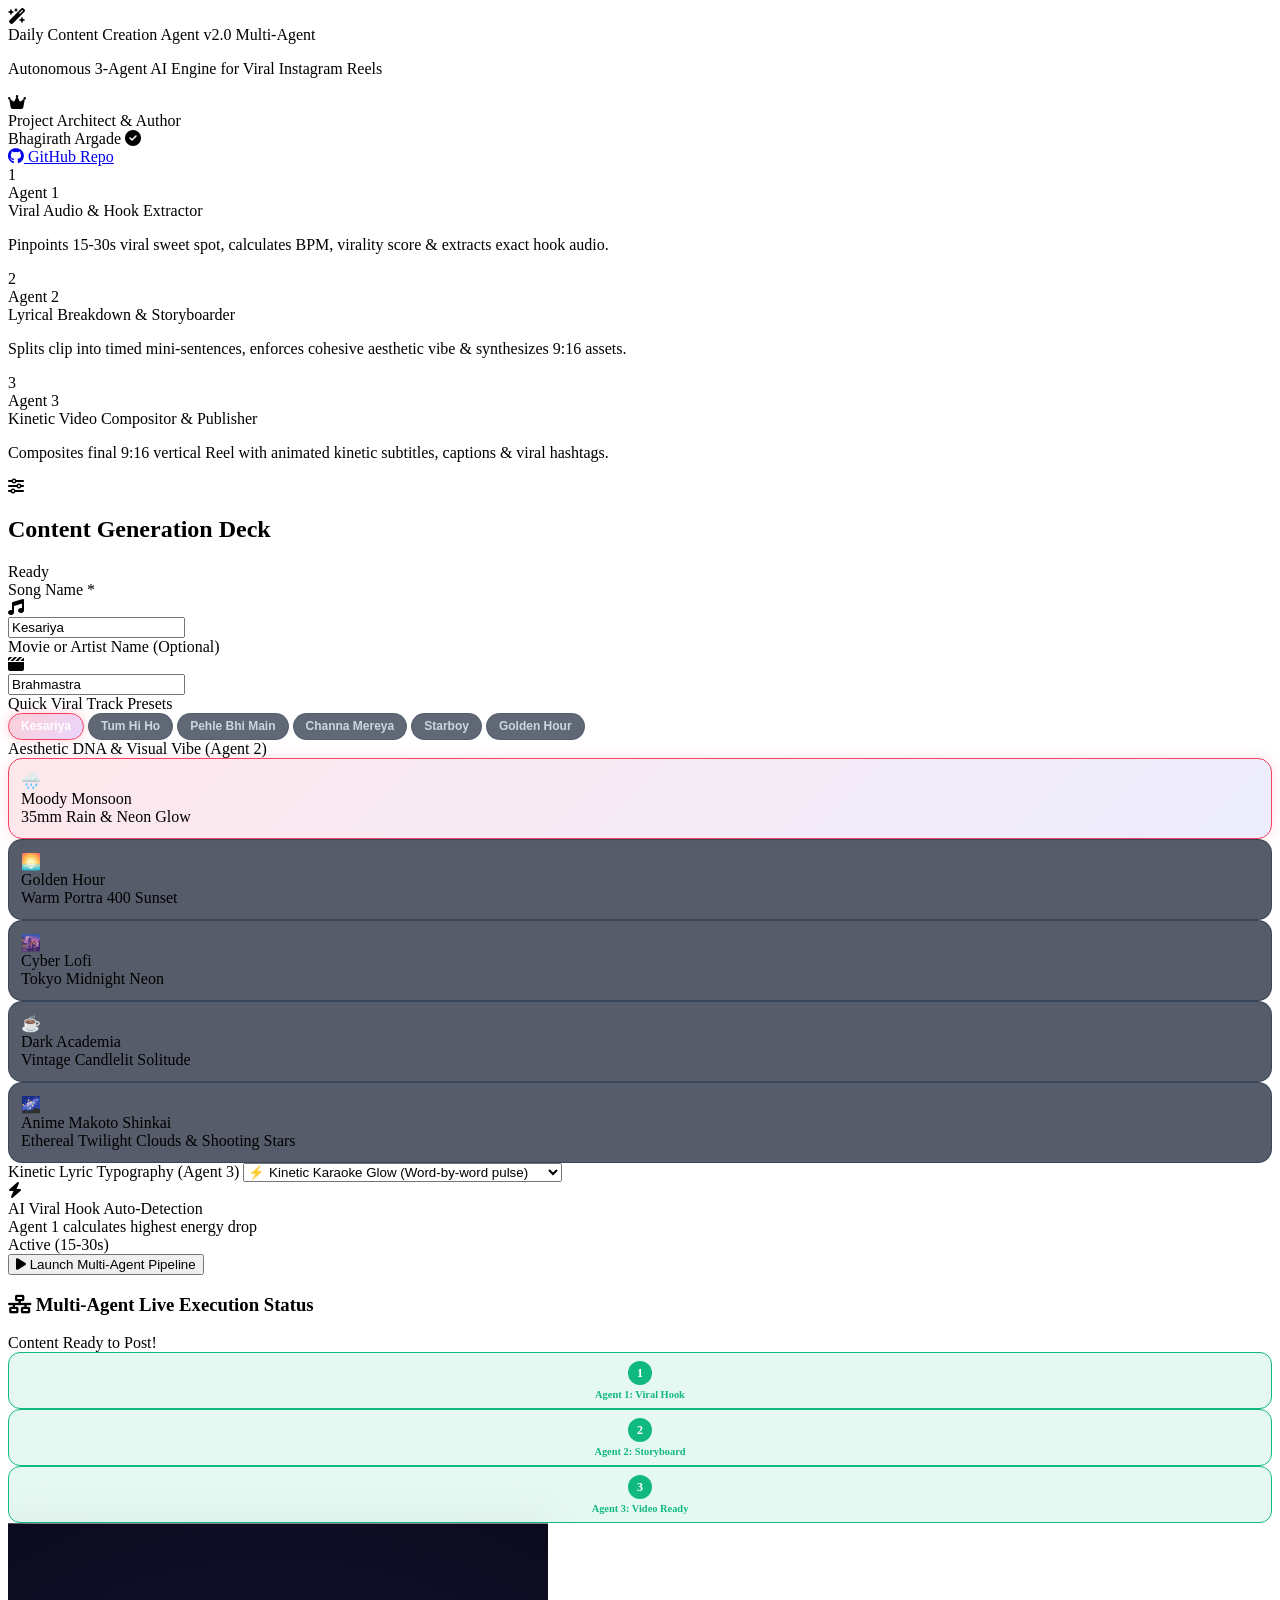
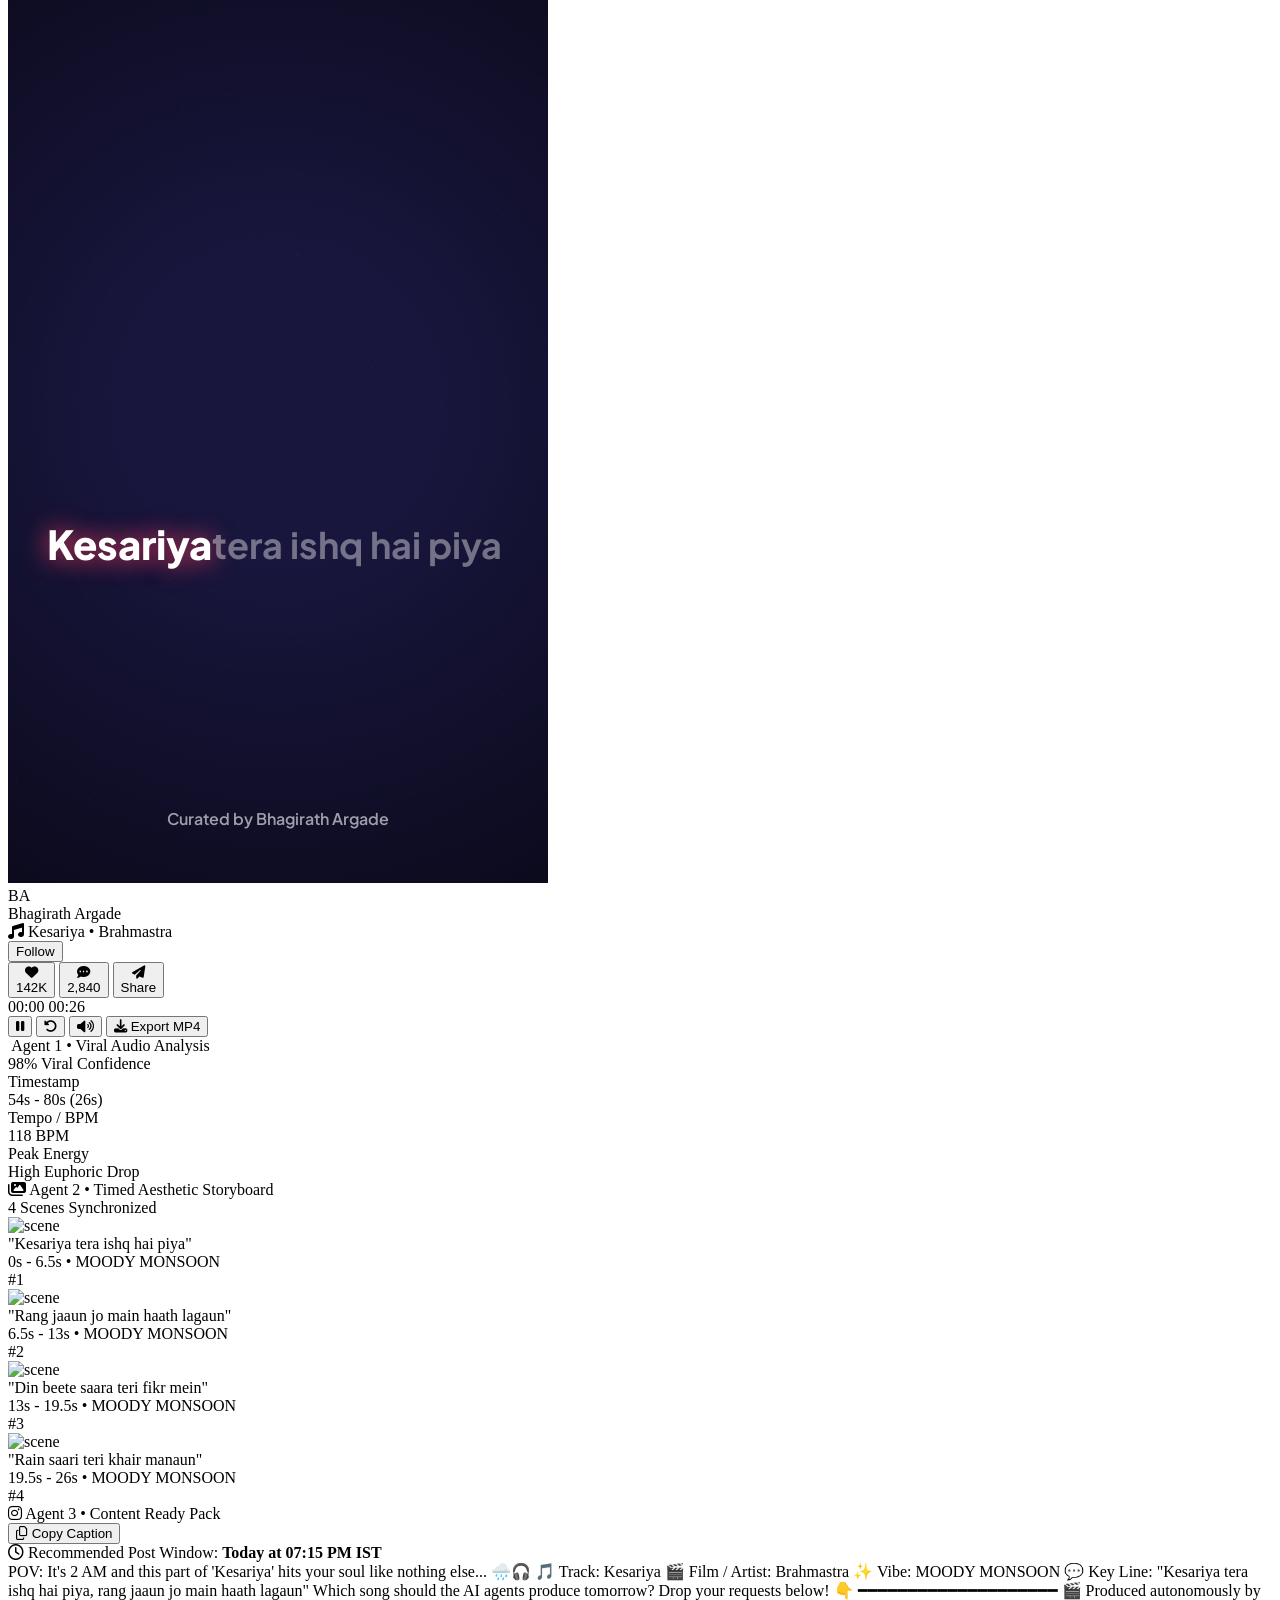
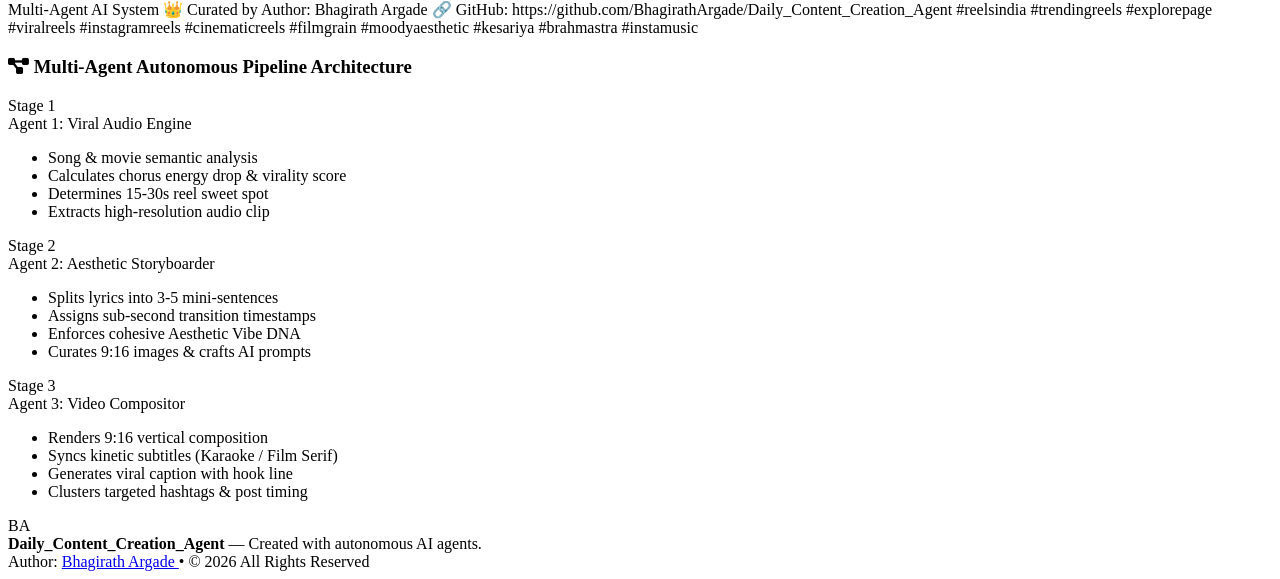
==== web/index.html @ 57a33f08 "Initial commit: Multi-Agent AI System for Daily Instagram Content Creation by Bhagirath Argade" ====
<!DOCTYPE html>
<html lang="en">
<head>
  <meta charset="UTF-8">
  <meta name="viewport" content="width=device-width, initial-scale=1.0">
  <title>Daily Content Creation Agent | Multi-Agent AI System</title>
  <script src="https://cdn.tailwindcss.com"></script>
  <link rel="preconnect" href="https://fonts.googleapis.com">
  <link rel="preconnect" href="https://fonts.gstatic.com" crossorigin>
  <link href="https://fonts.googleapis.com/css2?family=Plus+Jakarta+Sans:wght@300;400;500;600;700;800&family=Outfit:wght@400;500;600;700;800;900&family=JetBrains+Mono:wght@400;500;600&display=swap" rel="stylesheet">
  <link rel="stylesheet" href="https://cdnjs.cloudflare.com/ajax/libs/font-awesome/6.4.0/css/all.min.css">
  <link rel="stylesheet" href="style.css">
</head>
<body class="bg-slate-950 text-slate-100 min-h-screen font-['Plus_Jakarta_Sans'] selection:bg-rose-500 selection:text-white">

  <!-- Ambient Glow Background -->
  <div class="fixed inset-0 overflow-hidden pointer-events-none z-0">
    <div class="absolute -top-40 -left-40 w-96 h-96 bg-indigo-600/20 rounded-full blur-3xl animate-pulse"></div>
    <div class="absolute top-1/3 -right-40 w-96 h-96 bg-rose-600/20 rounded-full blur-3xl animate-pulse delay-1000"></div>
    <div class="absolute -bottom-40 left-1/3 w-96 h-96 bg-cyan-600/15 rounded-full blur-3xl animate-pulse delay-2000"></div>
    <div class="absolute inset-0 bg-[radial-gradient(#1e293b_1px,transparent_1px)] [background-size:24px_24px] opacity-25"></div>
  </div>

  <div class="relative z-10 flex flex-col min-h-screen">
    <!-- Navigation Bar -->
    <header class="border-b border-slate-800/80 bg-slate-950/70 backdrop-blur-xl sticky top-0 z-50">
      <div class="max-w-7xl mx-auto px-4 sm:px-6 lg:px-8 h-20 flex items-center justify-between">
        
        <!-- Brand & Title -->
        <div class="flex items-center space-x-4">
          <div class="w-12 h-12 rounded-2xl bg-gradient-to-tr from-rose-500 via-purple-600 to-indigo-500 flex items-center justify-center shadow-lg shadow-rose-500/25 ring-1 ring-white/20">
            <i class="fa-solid fa-wand-magic-sparkles text-xl text-white"></i>
          </div>
          <div>
            <div class="flex items-center space-x-2.5">
              <span class="font-['Outfit'] font-extrabold text-xl tracking-tight bg-gradient-to-r from-white via-slate-100 to-slate-400 bg-clip-text text-transparent">
                Daily Content Creation Agent
              </span>
              <span class="px-2 py-0.5 text-xs font-semibold uppercase tracking-wider rounded-full bg-rose-500/15 text-rose-400 border border-rose-500/30">
                v2.0 Multi-Agent
              </span>
            </div>
            <p class="text-xs text-slate-400">Autonomous 3-Agent AI Engine for Viral Instagram Reels</p>
          </div>
        </div>

        <!-- Prominent Author & Social Credit -->
        <div class="flex items-center space-x-3">
          <div class="flex items-center space-x-3 px-4 py-2 rounded-xl bg-gradient-to-r from-amber-500/10 via-rose-500/10 to-indigo-500/10 border border-amber-500/30 backdrop-blur-md shadow-inner">
            <div class="w-9 h-9 rounded-full bg-gradient-to-tr from-amber-400 to-rose-500 flex items-center justify-center font-bold text-slate-950 shadow-md">
              <i class="fa-solid fa-crown text-sm"></i>
            </div>
            <div class="text-left">
              <div class="text-[10px] uppercase font-bold tracking-widest text-amber-400">Project Architect & Author</div>
              <div class="text-sm font-extrabold text-white flex items-center space-x-1.5">
                <span>Bhagirath Argade</span>
                <i class="fa-solid fa-circle-check text-xs text-cyan-400" title="Verified Creator"></i>
              </div>
            </div>
          </div>

          <a href="https://github.com/BhagirathArgade/Daily_Content_Creation_Agent" target="_blank" class="px-3.5 py-2 rounded-xl bg-slate-900/80 hover:bg-slate-800 text-slate-300 hover:text-white border border-slate-700/80 transition-all flex items-center space-x-2 text-xs font-semibold shadow-sm">
            <i class="fa-brands fa-github text-base"></i>
            <span class="hidden sm:inline">GitHub Repo</span>
          </a>
        </div>

      </div>
    </header>

    <!-- Main Container -->
    <main class="flex-1 max-w-7xl mx-auto w-full px-4 sm:px-6 lg:px-8 py-8 space-y-8">
      
      <!-- Quick Info / Architecture Banner -->
      <section class="grid grid-cols-1 md:grid-cols-3 gap-4">
        <div class="glass-card rounded-2xl p-4 border border-rose-500/20 bg-rose-500/5 relative overflow-hidden group">
          <div class="flex items-center space-x-3">
            <div class="w-10 h-10 rounded-xl bg-rose-500/20 border border-rose-500/30 flex items-center justify-center text-rose-400 font-bold">
              1
            </div>
            <div>
              <div class="text-xs uppercase font-bold tracking-wider text-rose-400">Agent 1</div>
              <div class="text-sm font-bold text-white">Viral Audio & Hook Extractor</div>
            </div>
          </div>
          <p class="text-xs text-slate-400 mt-2">Pinpoints 15-30s viral sweet spot, calculates BPM, virality score & extracts exact hook audio.</p>
        </div>

        <div class="glass-card rounded-2xl p-4 border border-purple-500/20 bg-purple-500/5 relative overflow-hidden group">
          <div class="flex items-center space-x-3">
            <div class="w-10 h-10 rounded-xl bg-purple-500/20 border border-purple-500/30 flex items-center justify-center text-purple-400 font-bold">
              2
            </div>
            <div>
              <div class="text-xs uppercase font-bold tracking-wider text-purple-400">Agent 2</div>
              <div class="text-sm font-bold text-white">Lyrical Breakdown & Storyboarder</div>
            </div>
          </div>
          <p class="text-xs text-slate-400 mt-2">Splits clip into timed mini-sentences, enforces cohesive aesthetic vibe & synthesizes 9:16 assets.</p>
        </div>

        <div class="glass-card rounded-2xl p-4 border border-cyan-500/20 bg-cyan-500/5 relative overflow-hidden group">
          <div class="flex items-center space-x-3">
            <div class="w-10 h-10 rounded-xl bg-cyan-500/20 border border-cyan-500/30 flex items-center justify-center text-cyan-400 font-bold">
              3
            </div>
            <div>
              <div class="text-xs uppercase font-bold tracking-wider text-cyan-400">Agent 3</div>
              <div class="text-sm font-bold text-white">Kinetic Video Compositor & Publisher</div>
            </div>
          </div>
          <p class="text-xs text-slate-400 mt-2">Composites final 9:16 vertical Reel with animated kinetic subtitles, captions & viral hashtags.</p>
        </div>
      </section>

      <!-- Input Dashboard & Workflow Grid -->
      <div class="grid grid-cols-1 lg:grid-cols-12 gap-8 items-start">
        
        <!-- Left Column: Controls & Pipeline Trigger (5 cols) -->
        <div class="lg:col-span-5 space-y-6">
          <div class="glass-card rounded-3xl p-6 sm:p-7 border border-slate-800 bg-slate-900/60 backdrop-blur-xl shadow-2xl relative">
            
            <div class="flex items-center justify-between pb-5 border-b border-slate-800/80 mb-6">
              <div class="flex items-center space-x-3">
                <div class="w-8 h-8 rounded-lg bg-indigo-500/20 text-indigo-400 flex items-center justify-center">
                  <i class="fa-solid fa-sliders text-sm"></i>
                </div>
                <h2 class="font-['Outfit'] font-bold text-lg text-white">Content Generation Deck</h2>
              </div>
              <span class="text-xs px-2.5 py-1 rounded-full bg-slate-800 text-slate-400 font-mono">Ready</span>
            </div>

            <form id="pipelineForm" class="space-y-5">
              
              <!-- Song Name Input -->
              <div>
                <label for="songName" class="block text-xs font-bold uppercase tracking-wider text-slate-300 mb-2">
                  Song Name <span class="text-rose-500">*</span>
                </label>
                <div class="relative">
                  <div class="absolute inset-y-0 left-0 pl-3.5 flex items-center pointer-events-none text-slate-500">
                    <i class="fa-solid fa-music"></i>
                  </div>
                  <input type="text" id="songName" required
                    placeholder="e.g. Kesariya, Tum Hi Ho, Pehle Bhi Main..."
                    value="Kesariya"
                    class="w-full pl-10 pr-4 py-3 bg-slate-950/80 border border-slate-700/80 rounded-xl text-white placeholder-slate-500 focus:outline-none focus:ring-2 focus:ring-rose-500 focus:border-rose-500 transition text-sm">
                </div>
              </div>

              <!-- Movie / Artist Input -->
              <div>
                <label for="movieName" class="block text-xs font-bold uppercase tracking-wider text-slate-300 mb-2">
                  Movie or Artist Name <span class="text-slate-500 text-[11px]">(Optional)</span>
                </label>
                <div class="relative">
                  <div class="absolute inset-y-0 left-0 pl-3.5 flex items-center pointer-events-none text-slate-500">
                    <i class="fa-solid fa-clapperboard"></i>
                  </div>
                  <input type="text" id="movieName"
                    placeholder="e.g. Brahmastra, Aashiqui 2, Animal..."
                    value="Brahmastra"
                    class="w-full pl-10 pr-4 py-3 bg-slate-950/80 border border-slate-700/80 rounded-xl text-white placeholder-slate-500 focus:outline-none focus:ring-2 focus:ring-indigo-500 focus:border-indigo-500 transition text-sm">
                </div>
              </div>

              <!-- Quick Presets Chips -->
              <div>
                <label class="block text-xs font-bold uppercase tracking-wider text-slate-400 mb-2">Quick Viral Track Presets</label>
                <div class="flex flex-wrap gap-2" id="presetChips">
                  <button type="button" data-song="Kesariya" data-movie="Brahmastra" data-vibe="golden_hour" class="preset-chip active">Kesariya</button>
                  <button type="button" data-song="Tum Hi Ho" data-movie="Aashiqui 2" data-vibe="moody_monsoon" class="preset-chip">Tum Hi Ho</button>
                  <button type="button" data-song="Pehle Bhi Main" data-movie="Animal" data-vibe="cyber_lofi" class="preset-chip">Pehle Bhi Main</button>
                  <button type="button" data-song="Channa Mereya" data-movie="Ae Dil Hai Mushkil" data-vibe="dark_academia" class="preset-chip">Channa Mereya</button>
                  <button type="button" data-song="Starboy" data-movie="The Weeknd" data-vibe="cyber_lofi" class="preset-chip">Starboy</button>
                  <button type="button" data-song="Golden Hour" data-movie="JVKE" data-vibe="golden_hour" class="preset-chip">Golden Hour</button>
                </div>
              </div>

              <!-- Aesthetic Vibe Selection -->
              <div>
                <label class="block text-xs font-bold uppercase tracking-wider text-slate-300 mb-2.5">
                  Aesthetic DNA & Visual Vibe (Agent 2)
                </label>
                <div class="grid grid-cols-1 sm:grid-cols-2 gap-2.5" id="vibeSelector">
                  <label class="vibe-card active" data-vibe="moody_monsoon">
                    <input type="radio" name="vibe" value="moody_monsoon" class="sr-only" checked>
                    <div class="flex items-center space-x-2.5">
                      <span class="text-xl">🌧️</span>
                      <div>
                        <div class="font-bold text-xs text-white">Moody Monsoon</div>
                        <div class="text-[10px] text-slate-400">35mm Rain & Neon Glow</div>
                      </div>
                    </div>
                  </label>

                  <label class="vibe-card" data-vibe="golden_hour">
                    <input type="radio" name="vibe" value="golden_hour" class="sr-only">
                    <div class="flex items-center space-x-2.5">
                      <span class="text-xl">🌅</span>
                      <div>
                        <div class="font-bold text-xs text-white">Golden Hour</div>
                        <div class="text-[10px] text-slate-400">Warm Portra 400 Sunset</div>
                      </div>
                    </div>
                  </label>

                  <label class="vibe-card" data-vibe="cyber_lofi">
                    <input type="radio" name="vibe" value="cyber_lofi" class="sr-only">
                    <div class="flex items-center space-x-2.5">
                      <span class="text-xl">🌆</span>
                      <div>
                        <div class="font-bold text-xs text-white">Cyber Lofi</div>
                        <div class="text-[10px] text-slate-400">Tokyo Midnight Neon</div>
                      </div>
                    </div>
                  </label>

                  <label class="vibe-card" data-vibe="dark_academia">
                    <input type="radio" name="vibe" value="dark_academia" class="sr-only">
                    <div class="flex items-center space-x-2.5">
                      <span class="text-xl">☕</span>
                      <div>
                        <div class="font-bold text-xs text-white">Dark Academia</div>
                        <div class="text-[10px] text-slate-400">Vintage Candlelit Solitude</div>
                      </div>
                    </div>
                  </label>

                  <label class="vibe-card sm:col-span-2" data-vibe="anime_dreamscape">
                    <input type="radio" name="vibe" value="anime_dreamscape" class="sr-only">
                    <div class="flex items-center space-x-2.5">
                      <span class="text-xl">🌌</span>
                      <div>
                        <div class="font-bold text-xs text-white">Anime Makoto Shinkai</div>
                        <div class="text-[10px] text-slate-400">Ethereal Twilight Clouds & Shooting Stars</div>
                      </div>
                    </div>
                  </label>
                </div>
              </div>

              <!-- Kinetic Subtitle Animation Style -->
              <div>
                <label for="subtitleStyle" class="block text-xs font-bold uppercase tracking-wider text-slate-300 mb-2">
                  Kinetic Lyric Typography (Agent 3)
                </label>
                <select id="subtitleStyle" class="w-full px-4 py-3 bg-slate-950/80 border border-slate-700/80 rounded-xl text-white text-sm focus:outline-none focus:ring-2 focus:ring-purple-500">
                  <option value="Karaoke Highlight">⚡ Kinetic Karaoke Glow (Word-by-word pulse)</option>
                  <option value="Cinematic Subtitle">🎬 Cinematic 35mm Film Subtitle (Centered Serif)</option>
                  <option value="Bold Pop">💥 TikTok Bold Punch (Dynamic Scale Zoom)</option>
                  <option value="Typewriter">🖋️ Elegant Minimalist Typewriter</option>
                </select>
              </div>

              <!-- Viral Sweet Spot Override or Auto AI -->
              <div class="p-3.5 rounded-xl bg-slate-950/60 border border-slate-800 flex items-center justify-between">
                <div class="flex items-center space-x-3">
                  <i class="fa-solid fa-bolt text-amber-400"></i>
                  <div>
                    <div class="text-xs font-bold text-slate-200">AI Viral Hook Auto-Detection</div>
                    <div class="text-[11px] text-slate-400">Agent 1 calculates highest energy drop</div>
                  </div>
                </div>
                <div class="text-xs font-mono font-bold text-emerald-400 bg-emerald-500/10 px-2 py-1 rounded border border-emerald-500/20">
                  Active (15-30s)
                </div>
              </div>

              <!-- Launch Master Multi-Agent Pipeline CTA -->
              <button type="submit" id="generateBtn" class="w-full py-4 px-6 rounded-2xl bg-gradient-to-r from-rose-500 via-purple-600 to-indigo-600 hover:from-rose-600 hover:via-purple-700 hover:to-indigo-700 text-white font-['Outfit'] font-bold text-base tracking-wide shadow-xl shadow-rose-500/25 transition-all duration-300 transform active:scale-95 flex items-center justify-center space-x-3 group cursor-pointer">
                <i class="fa-solid fa-play group-hover:translate-x-0.5 transition-transform"></i>
                <span>Launch Multi-Agent Pipeline</span>
              </button>

            </form>
          </div>
        </div>

        <!-- Right Column: Live Multi-Agent Output & 9:16 Video Canvas (7 cols) -->
        <div class="lg:col-span-7 space-y-6">

          <!-- Execution Pipeline Status Tracker -->
          <div class="glass-card rounded-3xl p-6 border border-slate-800 bg-slate-900/60 backdrop-blur-xl">
            <div class="flex items-center justify-between mb-4">
              <h3 class="font-['Outfit'] font-bold text-base text-white flex items-center space-x-2">
                <i class="fa-solid fa-network-wired text-rose-500"></i>
                <span>Multi-Agent Live Execution Status</span>
              </h3>
              <span id="pipelineStatusBadge" class="text-xs font-bold px-3 py-1 rounded-full bg-slate-800 text-slate-300">
                Ready for Instructions
              </span>
            </div>

            <!-- Agent Progress Steps Bar -->
            <div class="grid grid-cols-3 gap-2 text-center text-xs">
              <div id="stepAgent1" class="step-indicator">
                <div class="step-num">1</div>
                <div class="step-label">Agent 1: Viral Hook</div>
              </div>
              <div id="stepAgent2" class="step-indicator">
                <div class="step-num">2</div>
                <div class="step-label">Agent 2: Storyboard</div>
              </div>
              <div id="stepAgent3" class="step-indicator">
                <div class="step-num">3</div>
                <div class="step-label">Agent 3: Video Ready</div>
              </div>
            </div>
          </div>

          <!-- Video Reel Live Canvas & Social Package Studio -->
          <div class="grid grid-cols-1 md:grid-cols-12 gap-6 items-start">
            
            <!-- 9:16 Instagram Reel Player Preview (md: 6 cols) -->
            <div class="md:col-span-6 flex flex-col items-center">
              <div class="relative w-full max-w-[310px] aspect-[9/16] rounded-[2.5rem] p-3 bg-gradient-to-b from-slate-800 to-slate-950 border-4 border-slate-700 shadow-2xl shadow-purple-500/10 overflow-hidden flex flex-col">
                
                <!-- Phone Speaker & Camera Notch -->
                <div class="absolute top-4 left-1/2 -translate-x-1/2 w-28 h-4 bg-slate-900 rounded-full z-30 flex items-center justify-center space-x-2">
                  <div class="w-2 h-2 rounded-full bg-slate-700"></div>
                  <div class="w-10 h-1 bg-slate-800 rounded-full"></div>
                </div>

                <!-- 9:16 Canvas Screen -->
                <div class="relative flex-1 rounded-[2rem] overflow-hidden bg-black flex flex-col justify-between">
                  <canvas id="reelCanvas" width="540" height="960" class="absolute inset-0 w-full h-full object-cover z-0"></canvas>
                  
                  <!-- Canvas Top Overlay: Instagram Header -->
                  <div class="relative z-10 pt-7 px-4 flex items-center justify-between text-white/90 drop-shadow-md">
                    <div class="flex items-center space-x-2">
                      <div class="w-7 h-7 rounded-full bg-gradient-to-tr from-amber-400 to-rose-500 flex items-center justify-center text-[10px] font-bold text-slate-950">
                        BA
                      </div>
                      <div class="text-left">
                        <div class="text-xs font-bold leading-tight">Bhagirath Argade</div>
                        <div class="text-[9px] text-white/70 flex items-center space-x-1">
                          <i class="fa-solid fa-music text-[8px]"></i>
                          <span id="canvasAudioTag">Kesariya • Brahmastra</span>
                        </div>
                      </div>
                    </div>
                    <button class="text-xs px-2.5 py-0.5 rounded-full bg-white/20 backdrop-blur-md font-semibold hover:bg-white/30 transition">
                      Follow
                    </button>
                  </div>

                  <!-- Canvas Floating Right Action Icons (Instagram Style) -->
                  <div class="relative z-10 self-end mr-3 mb-6 space-y-4 text-white text-center drop-shadow-lg">
                    <button id="likeBtn" class="flex flex-col items-center space-y-0.5 group">
                      <div class="w-9 h-9 rounded-full bg-black/40 backdrop-blur-md flex items-center justify-center group-hover:text-rose-500 transition">
                        <i class="fa-solid fa-heart text-base"></i>
                      </div>
                      <span class="text-[10px] font-semibold">142K</span>
                    </button>
                    <button class="flex flex-col items-center space-y-0.5 group">
                      <div class="w-9 h-9 rounded-full bg-black/40 backdrop-blur-md flex items-center justify-center group-hover:text-cyan-400 transition">
                        <i class="fa-solid fa-comment-dots text-base"></i>
                      </div>
                      <span class="text-[10px] font-semibold">2,840</span>
                    </button>
                    <button class="flex flex-col items-center space-y-0.5 group">
                      <div class="w-9 h-9 rounded-full bg-black/40 backdrop-blur-md flex items-center justify-center group-hover:text-indigo-400 transition">
                        <i class="fa-solid fa-paper-plane text-base"></i>
                      </div>
                      <span class="text-[10px] font-semibold">Share</span>
                    </button>
                  </div>

                  <!-- Canvas Bottom Video Scrubber & Play State -->
                  <div class="relative z-10 px-4 pb-4">
                    <div class="w-full bg-white/20 h-1 rounded-full overflow-hidden mb-2">
                      <div id="reelProgressBar" class="h-full bg-gradient-to-r from-rose-500 to-amber-400 w-0 transition-all duration-100"></div>
                    </div>
                    <div class="flex items-center justify-between text-white/80 text-[10px]">
                      <span id="reelCurrentTime">00:00</span>
                      <span id="reelTotalTime">00:26</span>
                    </div>
                  </div>

                </div>

                <!-- Reel Canvas Controls -->
                <div class="pt-3 px-2 flex items-center justify-between text-slate-300">
                  <button id="playPauseBtn" class="w-9 h-9 rounded-xl bg-slate-800 hover:bg-slate-700 flex items-center justify-center text-white transition">
                    <i class="fa-solid fa-play text-xs" id="playIcon"></i>
                  </button>
                  <button id="restartBtn" class="w-9 h-9 rounded-xl bg-slate-800 hover:bg-slate-700 flex items-center justify-center text-white transition" title="Replay from start">
                    <i class="fa-solid fa-rotate-left text-xs"></i>
                  </button>
                  <button id="toggleAudioBtn" class="w-9 h-9 rounded-xl bg-slate-800 hover:bg-slate-700 flex items-center justify-center text-white transition" title="Toggle Audio Synth">
                    <i class="fa-solid fa-volume-high text-xs" id="volumeIcon"></i>
                  </button>
                  <button id="downloadReelBtn" class="px-3 py-1.5 rounded-xl bg-rose-500 hover:bg-rose-600 text-white font-bold text-xs flex items-center space-x-1.5 transition shadow-lg shadow-rose-500/20">
                    <i class="fa-solid fa-download"></i>
                    <span>Export MP4</span>
                  </button>
                </div>

              </div>
            </div>

            <!-- Agent Insights, Storyboard Timeline & Instagram Caption Box (md: 6 cols) -->
            <div class="md:col-span-6 space-y-5">
              
              <!-- Agent 1 Insights Card -->
              <div class="glass-card rounded-2xl p-4 border border-slate-800 bg-slate-900/60">
                <div class="flex items-center justify-between pb-2 border-b border-slate-800">
                  <div class="flex items-center space-x-2 text-rose-400 font-bold text-xs">
                    <i class="fa-solid fa-waveform-lines"></i>
                    <span>Agent 1 • Viral Audio Analysis</span>
                  </div>
                  <span id="viralityBadge" class="text-xs font-mono font-bold px-2 py-0.5 rounded bg-rose-500/20 text-rose-300 border border-rose-500/30">
                    98% Viral Confidence
                  </span>
                </div>
                <div class="grid grid-cols-3 gap-2 mt-3 text-center">
                  <div class="bg-slate-950/80 p-2 rounded-lg border border-slate-800">
                    <div class="text-[10px] text-slate-400">Timestamp</div>
                    <div id="hookTimestamp" class="text-xs font-bold text-white font-mono">54s - 80s</div>
                  </div>
                  <div class="bg-slate-950/80 p-2 rounded-lg border border-slate-800">
                    <div class="text-[10px] text-slate-400">Tempo / BPM</div>
                    <div id="hookBpm" class="text-xs font-bold text-indigo-400 font-mono">118 BPM</div>
                  </div>
                  <div class="bg-slate-950/80 p-2 rounded-lg border border-slate-800">
                    <div class="text-[10px] text-slate-400">Peak Energy</div>
                    <div id="hookEnergy" class="text-xs font-bold text-emerald-400">High Drop</div>
                  </div>
                </div>
                <!-- Real-time Animated Audio Waveform -->
                <div class="mt-3 flex items-center justify-center space-x-1 h-8 bg-slate-950/90 rounded-lg px-2 border border-slate-800" id="audioWaveform">
                  <div class="wave-bar h-2"></div>
                  <div class="wave-bar h-5"></div>
                  <div class="wave-bar h-7"></div>
                  <div class="wave-bar h-3"></div>
                  <div class="wave-bar h-6"></div>
                  <div class="wave-bar h-8"></div>
                  <div class="wave-bar h-4"></div>
                  <div class="wave-bar h-7"></div>
                  <div class="wave-bar h-2"></div>
                  <div class="wave-bar h-6"></div>
                  <div class="wave-bar h-8"></div>
                  <div class="wave-bar h-5"></div>
                  <div class="wave-bar h-3"></div>
                  <div class="wave-bar h-7"></div>
                  <div class="wave-bar h-4"></div>
                </div>
              </div>

              <!-- Agent 2 Storyboard Gallery Preview -->
              <div class="glass-card rounded-2xl p-4 border border-slate-800 bg-slate-900/60">
                <div class="flex items-center justify-between pb-2 border-b border-slate-800 mb-3">
                  <div class="flex items-center space-x-2 text-purple-400 font-bold text-xs">
                    <i class="fa-solid fa-images"></i>
                    <span>Agent 2 • Timed Aesthetic Storyboard</span>
                  </div>
                  <span id="scenesCountBadge" class="text-[11px] text-slate-400">4 Scenes Synchronized</span>
                </div>
                <div class="space-y-2 max-h-48 overflow-y-auto pr-1" id="storyboardScenesList">
                  <!-- Injected via JavaScript -->
                </div>
              </div>

              <!-- Agent 3 Instagram Content Ready Pack -->
              <div class="glass-card rounded-2xl p-4 border border-slate-800 bg-slate-900/60">
                <div class="flex items-center justify-between pb-2 border-b border-slate-800 mb-2">
                  <div class="flex items-center space-x-2 text-cyan-400 font-bold text-xs">
                    <i class="fa-brands fa-instagram text-sm"></i>
                    <span>Agent 3 • Content Ready Pack</span>
                  </div>
                  <button id="copyCaptionBtn" class="text-xs px-2.5 py-1 rounded-lg bg-cyan-500/20 hover:bg-cyan-500/30 text-cyan-300 font-semibold border border-cyan-500/30 transition flex items-center space-x-1">
                    <i class="fa-regular fa-copy"></i>
                    <span>Copy Caption</span>
                  </button>
                </div>
                
                <div class="text-[11px] text-slate-400 mb-1 flex items-center space-x-2">
                  <i class="fa-regular fa-clock text-amber-400"></i>
                  <span>Recommended Post Window: <strong id="bestPostTime" class="text-white font-mono">Today 07:15 PM IST</strong></span>
                </div>

                <div class="p-3 rounded-xl bg-slate-950/90 border border-slate-800 font-mono text-[11px] text-slate-300 max-h-36 overflow-y-auto whitespace-pre-wrap select-all" id="captionContent">
                  <!-- Injected via JavaScript -->
                </div>
              </div>

            </div>

          </div>

        </div>

      </div>

      <!-- System Architecture & Agent Collaboration Diagram -->
      <section class="glass-card rounded-3xl p-6 sm:p-8 border border-slate-800 bg-slate-900/40 backdrop-blur-xl">
        <h3 class="font-['Outfit'] font-bold text-lg text-white mb-6 flex items-center space-x-2.5">
          <i class="fa-solid fa-diagram-project text-indigo-400"></i>
          <span>Multi-Agent Autonomous Pipeline Architecture</span>
        </h3>

        <div class="grid grid-cols-1 md:grid-cols-3 gap-6 relative">
          
          <!-- Step 1 Card -->
          <div class="p-5 rounded-2xl bg-slate-950/80 border border-rose-500/30 relative">
            <div class="absolute -top-3 left-4 px-2 py-0.5 rounded bg-rose-500 text-[10px] font-bold text-white uppercase tracking-wider">
              Stage 1
            </div>
            <div class="text-sm font-bold text-white mt-1 mb-2">Agent 1: Viral Audio Engine</div>
            <ul class="text-xs text-slate-400 space-y-1.5 list-disc list-inside">
              <li>Song & movie semantic analysis</li>
              <li>Calculates chorus energy drop & virality score</li>
              <li>Determines 15-30s reel sweet spot</li>
              <li>Extracts high-resolution audio clip</li>
            </ul>
          </div>

          <!-- Step 2 Card -->
          <div class="p-5 rounded-2xl bg-slate-950/80 border border-purple-500/30 relative">
            <div class="absolute -top-3 left-4 px-2 py-0.5 rounded bg-purple-500 text-[10px] font-bold text-white uppercase tracking-wider">
              Stage 2
            </div>
            <div class="text-sm font-bold text-white mt-1 mb-2">Agent 2: Aesthetic Storyboarder</div>
            <ul class="text-xs text-slate-400 space-y-1.5 list-disc list-inside">
              <li>Splits lyrics into 3-5 mini-sentences</li>
              <li>Assigns sub-second transition timestamps</li>
              <li>Enforces cohesive Aesthetic Vibe DNA</li>
              <li>Curates 9:16 images & crafts AI prompts</li>
            </ul>
          </div>

          <!-- Step 3 Card -->
          <div class="p-5 rounded-2xl bg-slate-950/80 border border-cyan-500/30 relative">
            <div class="absolute -top-3 left-4 px-2 py-0.5 rounded bg-cyan-500 text-[10px] font-bold text-white uppercase tracking-wider">
              Stage 3
            </div>
            <div class="text-sm font-bold text-white mt-1 mb-2">Agent 3: Video Compositor</div>
            <ul class="text-xs text-slate-400 space-y-1.5 list-disc list-inside">
              <li>Renders 9:16 vertical composition</li>
              <li>Syncs kinetic subtitles (Karaoke / Film Serif)</li>
              <li>Generates viral caption with hook line</li>
              <li>Clusters targeted hashtags & post timing</li>
            </ul>
          </div>

        </div>
      </section>

    </main>

    <!-- Footer with Prominent Author Attribution -->
    <footer class="border-t border-slate-800/80 bg-slate-950/80 backdrop-blur-xl py-8 mt-12">
      <div class="max-w-7xl mx-auto px-4 sm:px-6 lg:px-8 flex flex-col sm:flex-row items-center justify-between gap-4">
        <div class="flex items-center space-x-3">
          <div class="w-8 h-8 rounded-xl bg-gradient-to-tr from-rose-500 to-indigo-600 flex items-center justify-center font-bold text-white text-xs">
            BA
          </div>
          <div class="text-xs text-slate-400">
            <strong class="text-white">Daily_Content_Creation_Agent</strong> — Created with autonomous AI agents.
          </div>
        </div>

        <div class="text-xs text-slate-300 flex items-center space-x-2">
          <span>Author:</span>
          <a href="https://github.com/BhagirathArgade" target="_blank" class="font-extrabold text-transparent bg-clip-text bg-gradient-to-r from-amber-400 via-rose-400 to-cyan-400 hover:opacity-80 transition underline decoration-rose-500/50">
            Bhagirath Argade
          </a>
          <span class="text-slate-600">•</span>
          <span class="text-slate-400">© 2026 All Rights Reserved</span>
        </div>
      </div>
    </footer>
  </div>

  <script src="app.js"></script>
</body>
</html>
---- web/style.css ----
/*
 * Daily Content Creation Agent - Custom Stylesheet
 * Author: Bhagirath Argade
 */

@keyframes pulseGlow {
  0%, 100% { opacity: 0.3; transform: scale(1); }
  50% { opacity: 0.6; transform: scale(1.05); }
}

@keyframes waveAnimation {
  0%, 100% { height: 6px; }
  50% { height: 26px; }
}

.wave-bar {
  width: 4px;
  background: linear-gradient(to top, #f43f5e, #a855f7, #38bdf8);
  border-radius: 9999px;
  animation: waveAnimation 1.2s ease-in-out infinite;
}

.wave-bar:nth-child(2) { animation-delay: 0.1s; }
.wave-bar:nth-child(3) { animation-delay: 0.2s; }
.wave-bar:nth-child(4) { animation-delay: 0.3s; }
.wave-bar:nth-child(5) { animation-delay: 0.4s; }
.wave-bar:nth-child(6) { animation-delay: 0.5s; }
.wave-bar:nth-child(7) { animation-delay: 0.6s; }
.wave-bar:nth-child(8) { animation-delay: 0.7s; }
.wave-bar:nth-child(9) { animation-delay: 0.8s; }
.wave-bar:nth-child(10) { animation-delay: 0.9s; }
.wave-bar:nth-child(11) { animation-delay: 1.0s; }
.wave-bar:nth-child(12) { animation-delay: 1.1s; }
.wave-bar:nth-child(13) { animation-delay: 0.2s; }
.wave-bar:nth-child(14) { animation-delay: 0.4s; }
.wave-bar:nth-child(15) { animation-delay: 0.6s; }

.glass-card {
  backdrop-filter: blur(16px);
  -webkit-backdrop-filter: blur(16px);
}

.preset-chip {
  padding: 0.35rem 0.75rem;
  font-size: 0.75rem;
  font-weight: 600;
  border-radius: 9999px;
  background-color: rgba(30, 41, 59, 0.7);
  border: 1px solid rgba(71, 85, 105, 0.5);
  color: #cbd5e1;
  transition: all 0.2s ease;
  cursor: pointer;
}

.preset-chip:hover {
  background-color: rgba(51, 65, 85, 0.9);
  color: #ffffff;
  border-color: #f43f5e;
}

.preset-chip.active {
  background: linear-gradient(135deg, rgba(244, 63, 94, 0.25), rgba(168, 85, 247, 0.25));
  border-color: #f43f5e;
  color: #ffffff;
  box-shadow: 0 0 12px rgba(244, 63, 94, 0.25);
}

.vibe-card {
  display: block;
  padding: 0.75rem;
  border-radius: 0.875rem;
  background: rgba(15, 23, 42, 0.7);
  border: 1px solid rgba(51, 65, 85, 0.8);
  cursor: pointer;
  transition: all 0.2s ease;
}

.vibe-card:hover {
  border-color: #94a3b8;
  background: rgba(30, 41, 59, 0.8);
}

.vibe-card.active {
  border-color: #f43f5e;
  background: linear-gradient(135deg, rgba(244, 63, 94, 0.12), rgba(99, 102, 241, 0.12));
  box-shadow: 0 0 15px rgba(244, 63, 94, 0.15);
}

.step-indicator {
  padding: 0.5rem 0.25rem;
  border-radius: 0.75rem;
  background: rgba(15, 23, 42, 0.6);
  border: 1px solid rgba(51, 65, 85, 0.5);
  transition: all 0.3s ease;
  display: flex;
  flex-direction: column;
  align-items: center;
  gap: 0.25rem;
}

.step-indicator .step-num {
  width: 1.5rem;
  height: 1.5rem;
  border-radius: 9999px;
  background: rgba(51, 65, 85, 0.8);
  color: #94a3b8;
  font-weight: 700;
  display: flex;
  align-items: center;
  justify-content: center;
  font-size: 0.75rem;
}

.step-indicator .step-label {
  font-size: 0.65rem;
  font-weight: 600;
  color: #64748b;
}

.step-indicator.active {
  border-color: #f43f5e;
  background: rgba(244, 63, 94, 0.1);
}

.step-indicator.active .step-num {
  background: #f43f5e;
  color: white;
  box-shadow: 0 0 10px rgba(244, 63, 94, 0.5);
}

.step-indicator.active .step-label {
  color: #f43f5e;
}

.step-indicator.completed {
  border-color: #10b981;
  background: rgba(16, 185, 129, 0.1);
}

.step-indicator.completed .step-num {
  background: #10b981;
  color: white;
}

.step-indicator.completed .step-label {
  color: #10b981;
}

/* Custom Scrollbars */
::-webkit-scrollbar {
  width: 6px;
  height: 6px;
}
::-webkit-scrollbar-track {
  background: rgba(15, 23, 42, 0.5);
}
::-webkit-scrollbar-thumb {
  background: rgba(71, 85, 105, 0.8);
  border-radius: 9999px;
}
::-webkit-scrollbar-thumb:hover {
  background: #f43f5e;
}
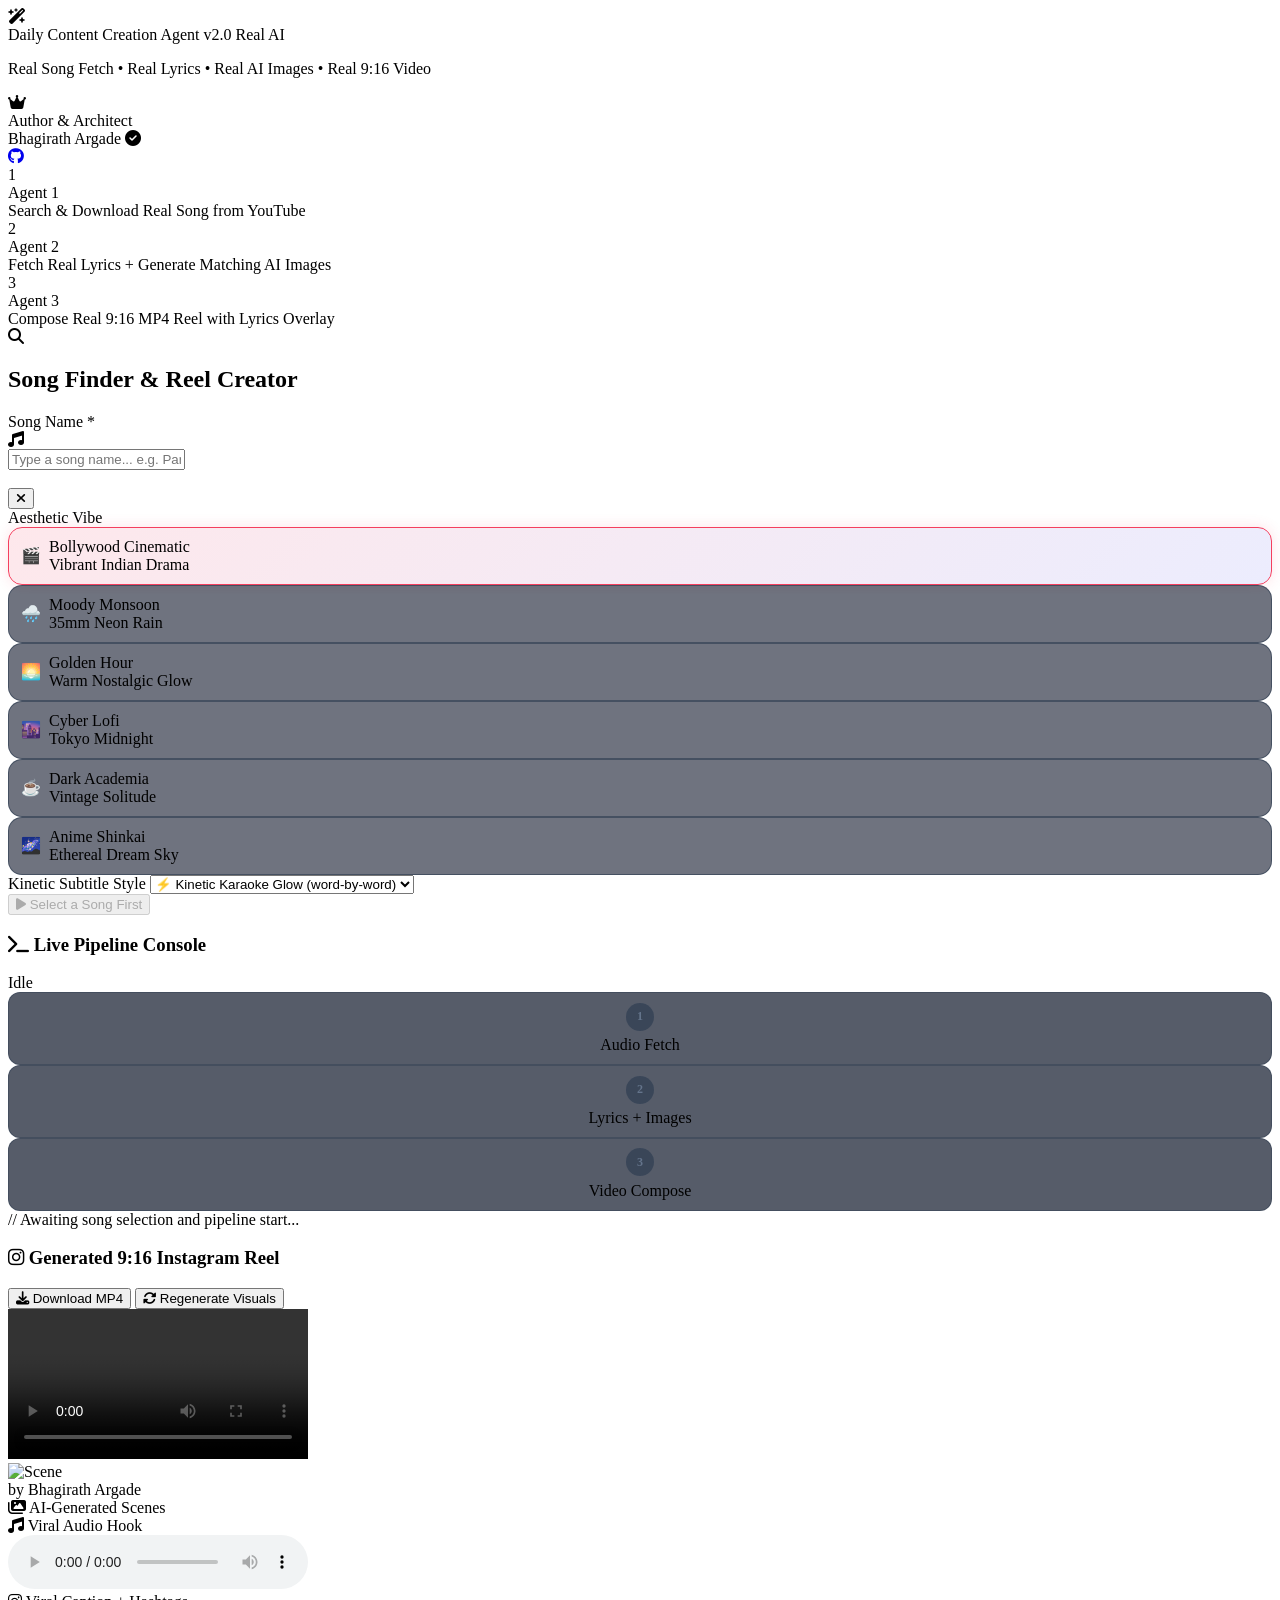
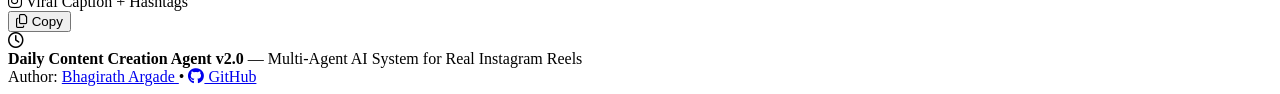
==== commit 6804af43: "Add real YouTube song search, yt-dlp audio extraction, lyrics fetching, AI image generation with reg" ====
--- a/web/index.html
+++ b/web/index.html
@@ -3,574 +3,346 @@
 <head>
   <meta charset="UTF-8">
   <meta name="viewport" content="width=device-width, initial-scale=1.0">
-  <title>Daily Content Creation Agent | Multi-Agent AI System</title>
+  <title>Daily Content Creation Agent v2 | Bhagirath Argade</title>
   <script src="https://cdn.tailwindcss.com"></script>
-  <link rel="preconnect" href="https://fonts.googleapis.com">
-  <link rel="preconnect" href="https://fonts.gstatic.com" crossorigin>
-  <link href="https://fonts.googleapis.com/css2?family=Plus+Jakarta+Sans:wght@300;400;500;600;700;800&family=Outfit:wght@400;500;600;700;800;900&family=JetBrains+Mono:wght@400;500;600&display=swap" rel="stylesheet">
-  <link rel="stylesheet" href="https://cdnjs.cloudflare.com/ajax/libs/font-awesome/6.4.0/css/all.min.css">
+  <link href="https://fonts.googleapis.com/css2?family=Plus+Jakarta+Sans:wght@300;400;500;600;700;800&family=Outfit:wght@400;600;700;800;900&family=JetBrains+Mono:wght@400;500&display=swap" rel="stylesheet">
+  <link rel="stylesheet" href="https://cdnjs.cloudflare.com/ajax/libs/font-awesome/6.5.0/css/all.min.css">
   <link rel="stylesheet" href="style.css">
 </head>
-<body class="bg-slate-950 text-slate-100 min-h-screen font-['Plus_Jakarta_Sans'] selection:bg-rose-500 selection:text-white">
-
-  <!-- Ambient Glow Background -->
-  <div class="fixed inset-0 overflow-hidden pointer-events-none z-0">
-    <div class="absolute -top-40 -left-40 w-96 h-96 bg-indigo-600/20 rounded-full blur-3xl animate-pulse"></div>
-    <div class="absolute top-1/3 -right-40 w-96 h-96 bg-rose-600/20 rounded-full blur-3xl animate-pulse delay-1000"></div>
-    <div class="absolute -bottom-40 left-1/3 w-96 h-96 bg-cyan-600/15 rounded-full blur-3xl animate-pulse delay-2000"></div>
-    <div class="absolute inset-0 bg-[radial-gradient(#1e293b_1px,transparent_1px)] [background-size:24px_24px] opacity-25"></div>
+<body class="bg-[#050814] text-white min-h-screen font-['Plus_Jakarta_Sans']">
+
+  <!-- Ambient Background Blobs -->
+  <div class="fixed inset-0 pointer-events-none z-0 overflow-hidden">
+    <div class="absolute -top-32 -left-32 w-[500px] h-[500px] bg-rose-600/10 rounded-full blur-3xl animate-pulse"></div>
+    <div class="absolute top-1/2 -right-32 w-[400px] h-[400px] bg-indigo-600/10 rounded-full blur-3xl animate-pulse delay-1000"></div>
+    <div class="absolute bottom-0 left-1/3 w-[400px] h-[400px] bg-purple-600/8 rounded-full blur-3xl animate-pulse delay-2000"></div>
+    <div class="absolute inset-0 bg-[radial-gradient(circle,#1e293b_1px,transparent_1px)] [background-size:28px_28px] opacity-20"></div>
   </div>
 
-  <div class="relative z-10 flex flex-col min-h-screen">
-    <!-- Navigation Bar -->
-    <header class="border-b border-slate-800/80 bg-slate-950/70 backdrop-blur-xl sticky top-0 z-50">
-      <div class="max-w-7xl mx-auto px-4 sm:px-6 lg:px-8 h-20 flex items-center justify-between">
-        
-        <!-- Brand & Title -->
-        <div class="flex items-center space-x-4">
-          <div class="w-12 h-12 rounded-2xl bg-gradient-to-tr from-rose-500 via-purple-600 to-indigo-500 flex items-center justify-center shadow-lg shadow-rose-500/25 ring-1 ring-white/20">
-            <i class="fa-solid fa-wand-magic-sparkles text-xl text-white"></i>
+  <div class="relative z-10 min-h-screen flex flex-col">
+
+    <!-- Top Nav Bar -->
+    <header class="sticky top-0 z-50 border-b border-white/5 bg-[#050814]/80 backdrop-blur-xl">
+      <div class="max-w-7xl mx-auto px-5 h-20 flex items-center justify-between">
+        <!-- Logo + Title -->
+        <div class="flex items-center gap-4">
+          <div class="w-11 h-11 rounded-2xl bg-gradient-to-tr from-rose-500 to-indigo-500 flex items-center justify-center shadow-lg shadow-rose-500/30 ring-1 ring-white/10">
+            <i class="fa-solid fa-wand-magic-sparkles text-white text-lg"></i>
           </div>
           <div>
-            <div class="flex items-center space-x-2.5">
-              <span class="font-['Outfit'] font-extrabold text-xl tracking-tight bg-gradient-to-r from-white via-slate-100 to-slate-400 bg-clip-text text-transparent">
+            <div class="flex items-center gap-2">
+              <span class="font-['Outfit'] font-extrabold text-xl bg-gradient-to-r from-white to-slate-400 bg-clip-text text-transparent">
                 Daily Content Creation Agent
               </span>
-              <span class="px-2 py-0.5 text-xs font-semibold uppercase tracking-wider rounded-full bg-rose-500/15 text-rose-400 border border-rose-500/30">
-                v2.0 Multi-Agent
-              </span>
-            </div>
-            <p class="text-xs text-slate-400">Autonomous 3-Agent AI Engine for Viral Instagram Reels</p>
-          </div>
-        </div>
-
-        <!-- Prominent Author & Social Credit -->
-        <div class="flex items-center space-x-3">
-          <div class="flex items-center space-x-3 px-4 py-2 rounded-xl bg-gradient-to-r from-amber-500/10 via-rose-500/10 to-indigo-500/10 border border-amber-500/30 backdrop-blur-md shadow-inner">
-            <div class="w-9 h-9 rounded-full bg-gradient-to-tr from-amber-400 to-rose-500 flex items-center justify-center font-bold text-slate-950 shadow-md">
+              <span class="text-[10px] px-2 py-0.5 rounded-full bg-rose-500/20 text-rose-400 border border-rose-500/30 font-bold uppercase tracking-wider">v2.0 Real AI</span>
+            </div>
+            <p class="text-xs text-slate-500">Real Song Fetch • Real Lyrics • Real AI Images • Real 9:16 Video</p>
+          </div>
+        </div>
+
+        <!-- Author Badge -->
+        <div class="flex items-center gap-3">
+          <div class="flex items-center gap-3 px-4 py-2.5 rounded-2xl bg-gradient-to-r from-amber-500/10 to-rose-500/10 border border-amber-500/25 backdrop-blur">
+            <div class="w-9 h-9 rounded-full bg-gradient-to-tr from-amber-400 to-rose-500 flex items-center justify-center text-[#050814] font-extrabold text-sm shadow-md">
               <i class="fa-solid fa-crown text-sm"></i>
             </div>
-            <div class="text-left">
-              <div class="text-[10px] uppercase font-bold tracking-widest text-amber-400">Project Architect & Author</div>
-              <div class="text-sm font-extrabold text-white flex items-center space-x-1.5">
-                <span>Bhagirath Argade</span>
-                <i class="fa-solid fa-circle-check text-xs text-cyan-400" title="Verified Creator"></i>
-              </div>
-            </div>
-          </div>
-
-          <a href="https://github.com/BhagirathArgade/Daily_Content_Creation_Agent" target="_blank" class="px-3.5 py-2 rounded-xl bg-slate-900/80 hover:bg-slate-800 text-slate-300 hover:text-white border border-slate-700/80 transition-all flex items-center space-x-2 text-xs font-semibold shadow-sm">
-            <i class="fa-brands fa-github text-base"></i>
-            <span class="hidden sm:inline">GitHub Repo</span>
+            <div>
+              <div class="text-[10px] font-bold uppercase tracking-widest text-amber-400">Author & Architect</div>
+              <div class="text-sm font-extrabold text-white flex items-center gap-1.5">
+                Bhagirath Argade
+                <i class="fa-solid fa-circle-check text-cyan-400 text-xs"></i>
+              </div>
+            </div>
+          </div>
+          <a href="https://github.com/BhagirathArgade/Daily_Content_Creation_Agent" target="_blank"
+             class="w-10 h-10 rounded-xl bg-slate-900 hover:bg-slate-800 border border-slate-700 flex items-center justify-center text-slate-300 hover:text-white transition">
+            <i class="fa-brands fa-github"></i>
           </a>
         </div>
-
       </div>
     </header>
 
-    <!-- Main Container -->
-    <main class="flex-1 max-w-7xl mx-auto w-full px-4 sm:px-6 lg:px-8 py-8 space-y-8">
-      
-      <!-- Quick Info / Architecture Banner -->
-      <section class="grid grid-cols-1 md:grid-cols-3 gap-4">
-        <div class="glass-card rounded-2xl p-4 border border-rose-500/20 bg-rose-500/5 relative overflow-hidden group">
-          <div class="flex items-center space-x-3">
-            <div class="w-10 h-10 rounded-xl bg-rose-500/20 border border-rose-500/30 flex items-center justify-center text-rose-400 font-bold">
-              1
-            </div>
-            <div>
-              <div class="text-xs uppercase font-bold tracking-wider text-rose-400">Agent 1</div>
-              <div class="text-sm font-bold text-white">Viral Audio & Hook Extractor</div>
-            </div>
-          </div>
-          <p class="text-xs text-slate-400 mt-2">Pinpoints 15-30s viral sweet spot, calculates BPM, virality score & extracts exact hook audio.</p>
-        </div>
-
-        <div class="glass-card rounded-2xl p-4 border border-purple-500/20 bg-purple-500/5 relative overflow-hidden group">
-          <div class="flex items-center space-x-3">
-            <div class="w-10 h-10 rounded-xl bg-purple-500/20 border border-purple-500/30 flex items-center justify-center text-purple-400 font-bold">
-              2
-            </div>
-            <div>
-              <div class="text-xs uppercase font-bold tracking-wider text-purple-400">Agent 2</div>
-              <div class="text-sm font-bold text-white">Lyrical Breakdown & Storyboarder</div>
-            </div>
-          </div>
-          <p class="text-xs text-slate-400 mt-2">Splits clip into timed mini-sentences, enforces cohesive aesthetic vibe & synthesizes 9:16 assets.</p>
-        </div>
-
-        <div class="glass-card rounded-2xl p-4 border border-cyan-500/20 bg-cyan-500/5 relative overflow-hidden group">
-          <div class="flex items-center space-x-3">
-            <div class="w-10 h-10 rounded-xl bg-cyan-500/20 border border-cyan-500/30 flex items-center justify-center text-cyan-400 font-bold">
-              3
-            </div>
-            <div>
-              <div class="text-xs uppercase font-bold tracking-wider text-cyan-400">Agent 3</div>
-              <div class="text-sm font-bold text-white">Kinetic Video Compositor & Publisher</div>
-            </div>
-          </div>
-          <p class="text-xs text-slate-400 mt-2">Composites final 9:16 vertical Reel with animated kinetic subtitles, captions & viral hashtags.</p>
-        </div>
-      </section>
-
-      <!-- Input Dashboard & Workflow Grid -->
-      <div class="grid grid-cols-1 lg:grid-cols-12 gap-8 items-start">
-        
-        <!-- Left Column: Controls & Pipeline Trigger (5 cols) -->
-        <div class="lg:col-span-5 space-y-6">
-          <div class="glass-card rounded-3xl p-6 sm:p-7 border border-slate-800 bg-slate-900/60 backdrop-blur-xl shadow-2xl relative">
-            
-            <div class="flex items-center justify-between pb-5 border-b border-slate-800/80 mb-6">
-              <div class="flex items-center space-x-3">
-                <div class="w-8 h-8 rounded-lg bg-indigo-500/20 text-indigo-400 flex items-center justify-center">
-                  <i class="fa-solid fa-sliders text-sm"></i>
-                </div>
-                <h2 class="font-['Outfit'] font-bold text-lg text-white">Content Generation Deck</h2>
-              </div>
-              <span class="text-xs px-2.5 py-1 rounded-full bg-slate-800 text-slate-400 font-mono">Ready</span>
-            </div>
-
-            <form id="pipelineForm" class="space-y-5">
-              
-              <!-- Song Name Input -->
-              <div>
-                <label for="songName" class="block text-xs font-bold uppercase tracking-wider text-slate-300 mb-2">
-                  Song Name <span class="text-rose-500">*</span>
-                </label>
-                <div class="relative">
-                  <div class="absolute inset-y-0 left-0 pl-3.5 flex items-center pointer-events-none text-slate-500">
-                    <i class="fa-solid fa-music"></i>
-                  </div>
-                  <input type="text" id="songName" required
-                    placeholder="e.g. Kesariya, Tum Hi Ho, Pehle Bhi Main..."
-                    value="Kesariya"
-                    class="w-full pl-10 pr-4 py-3 bg-slate-950/80 border border-slate-700/80 rounded-xl text-white placeholder-slate-500 focus:outline-none focus:ring-2 focus:ring-rose-500 focus:border-rose-500 transition text-sm">
-                </div>
-              </div>
-
-              <!-- Movie / Artist Input -->
-              <div>
-                <label for="movieName" class="block text-xs font-bold uppercase tracking-wider text-slate-300 mb-2">
-                  Movie or Artist Name <span class="text-slate-500 text-[11px]">(Optional)</span>
-                </label>
-                <div class="relative">
-                  <div class="absolute inset-y-0 left-0 pl-3.5 flex items-center pointer-events-none text-slate-500">
-                    <i class="fa-solid fa-clapperboard"></i>
-                  </div>
-                  <input type="text" id="movieName"
-                    placeholder="e.g. Brahmastra, Aashiqui 2, Animal..."
-                    value="Brahmastra"
-                    class="w-full pl-10 pr-4 py-3 bg-slate-950/80 border border-slate-700/80 rounded-xl text-white placeholder-slate-500 focus:outline-none focus:ring-2 focus:ring-indigo-500 focus:border-indigo-500 transition text-sm">
-                </div>
-              </div>
-
-              <!-- Quick Presets Chips -->
-              <div>
-                <label class="block text-xs font-bold uppercase tracking-wider text-slate-400 mb-2">Quick Viral Track Presets</label>
-                <div class="flex flex-wrap gap-2" id="presetChips">
-                  <button type="button" data-song="Kesariya" data-movie="Brahmastra" data-vibe="golden_hour" class="preset-chip active">Kesariya</button>
-                  <button type="button" data-song="Tum Hi Ho" data-movie="Aashiqui 2" data-vibe="moody_monsoon" class="preset-chip">Tum Hi Ho</button>
-                  <button type="button" data-song="Pehle Bhi Main" data-movie="Animal" data-vibe="cyber_lofi" class="preset-chip">Pehle Bhi Main</button>
-                  <button type="button" data-song="Channa Mereya" data-movie="Ae Dil Hai Mushkil" data-vibe="dark_academia" class="preset-chip">Channa Mereya</button>
-                  <button type="button" data-song="Starboy" data-movie="The Weeknd" data-vibe="cyber_lofi" class="preset-chip">Starboy</button>
-                  <button type="button" data-song="Golden Hour" data-movie="JVKE" data-vibe="golden_hour" class="preset-chip">Golden Hour</button>
-                </div>
-              </div>
-
-              <!-- Aesthetic Vibe Selection -->
-              <div>
-                <label class="block text-xs font-bold uppercase tracking-wider text-slate-300 mb-2.5">
-                  Aesthetic DNA & Visual Vibe (Agent 2)
-                </label>
-                <div class="grid grid-cols-1 sm:grid-cols-2 gap-2.5" id="vibeSelector">
-                  <label class="vibe-card active" data-vibe="moody_monsoon">
-                    <input type="radio" name="vibe" value="moody_monsoon" class="sr-only" checked>
-                    <div class="flex items-center space-x-2.5">
-                      <span class="text-xl">🌧️</span>
-                      <div>
-                        <div class="font-bold text-xs text-white">Moody Monsoon</div>
-                        <div class="text-[10px] text-slate-400">35mm Rain & Neon Glow</div>
+    <main class="flex-1 max-w-7xl mx-auto w-full px-5 py-8">
+
+      <!-- How It Works Banner -->
+      <div class="grid grid-cols-3 gap-3 mb-8">
+        <div class="glass-panel rounded-2xl p-4 border border-rose-500/20 bg-rose-500/5 flex items-center gap-3">
+          <div class="w-9 h-9 rounded-xl bg-rose-500/20 border border-rose-500/30 text-rose-400 font-bold text-sm flex items-center justify-center flex-shrink-0">1</div>
+          <div><div class="text-xs font-bold text-rose-300">Agent 1</div><div class="text-[11px] text-slate-400">Search & Download Real Song from YouTube</div></div>
+        </div>
+        <div class="glass-panel rounded-2xl p-4 border border-purple-500/20 bg-purple-500/5 flex items-center gap-3">
+          <div class="w-9 h-9 rounded-xl bg-purple-500/20 border border-purple-500/30 text-purple-400 font-bold text-sm flex items-center justify-center flex-shrink-0">2</div>
+          <div><div class="text-xs font-bold text-purple-300">Agent 2</div><div class="text-[11px] text-slate-400">Fetch Real Lyrics + Generate Matching AI Images</div></div>
+        </div>
+        <div class="glass-panel rounded-2xl p-4 border border-cyan-500/20 bg-cyan-500/5 flex items-center gap-3">
+          <div class="w-9 h-9 rounded-xl bg-cyan-500/20 border border-cyan-500/30 text-cyan-400 font-bold text-sm flex items-center justify-center flex-shrink-0">3</div>
+          <div><div class="text-xs font-bold text-cyan-300">Agent 3</div><div class="text-[11px] text-slate-400">Compose Real 9:16 MP4 Reel with Lyrics Overlay</div></div>
+        </div>
+      </div>
+
+      <div class="grid grid-cols-1 lg:grid-cols-12 gap-8">
+
+        <!-- LEFT: Input Panel (5 cols) -->
+        <div class="lg:col-span-5 space-y-5">
+          <div class="glass-panel rounded-3xl p-6 border border-slate-800/80 bg-slate-900/50 backdrop-blur-xl">
+            <div class="flex items-center gap-3 pb-5 border-b border-slate-800 mb-6">
+              <i class="fa-solid fa-search text-rose-500"></i>
+              <h2 class="font-['Outfit'] font-bold text-lg">Song Finder & Reel Creator</h2>
+            </div>
+
+            <!-- STEP 1: Search Input with Live Suggestions -->
+            <div class="space-y-2 mb-5">
+              <label class="text-xs font-bold uppercase tracking-wider text-slate-300">
+                Song Name <span class="text-rose-500">*</span>
+              </label>
+              <div class="relative" id="searchWrapper">
+                <div class="absolute inset-y-0 left-0 pl-4 flex items-center pointer-events-none">
+                  <i class="fa-solid fa-music text-slate-500" id="searchIcon"></i>
+                </div>
+                <input
+                  type="text"
+                  id="songSearchInput"
+                  placeholder="Type a song name... e.g. Parvati, Kesariya..."
+                  autocomplete="off"
+                  class="w-full pl-10 pr-12 py-3.5 bg-slate-950/90 border border-slate-700 rounded-2xl text-white placeholder-slate-500 focus:outline-none focus:ring-2 focus:ring-rose-500 focus:border-rose-500 transition text-sm"
+                >
+                <div class="absolute inset-y-0 right-0 pr-4 flex items-center">
+                  <div id="searchSpinner" class="hidden w-4 h-4 border-2 border-rose-500/30 border-t-rose-500 rounded-full animate-spin"></div>
+                </div>
+
+                <!-- Suggestions Dropdown -->
+                <div id="suggestionsDrop" class="hidden absolute top-full left-0 right-0 mt-2 bg-slate-900 border border-slate-700 rounded-2xl overflow-hidden shadow-2xl shadow-black/60 z-50 max-h-80 overflow-y-auto">
+                  <!-- Items injected via JS -->
+                </div>
+              </div>
+
+              <!-- Selected Song Display -->
+              <div id="selectedSongCard" class="hidden mt-3 p-3 rounded-xl bg-slate-950/80 border border-rose-500/30 flex items-center gap-3">
+                <img id="selectedThumb" src="" alt="" class="w-12 h-12 rounded-lg object-cover flex-shrink-0 border border-slate-700">
+                <div class="flex-1 min-w-0">
+                  <div id="selectedTitle" class="text-sm font-bold text-white truncate"></div>
+                  <div id="selectedChannel" class="text-[11px] text-slate-400 truncate"></div>
+                  <div id="selectedDuration" class="text-[10px] text-rose-400 font-mono mt-0.5"></div>
+                </div>
+                <button id="clearSelectionBtn" class="text-slate-500 hover:text-rose-400 transition flex-shrink-0">
+                  <i class="fa-solid fa-xmark"></i>
+                </button>
+              </div>
+            </div>
+
+            <!-- STEP 2: Aesthetic Vibe -->
+            <div class="mb-5">
+              <label class="text-xs font-bold uppercase tracking-wider text-slate-300 block mb-2.5">Aesthetic Vibe</label>
+              <div class="grid grid-cols-2 gap-2">
+                <label class="vibe-option active" data-v="bollywood_drama">
+                  <input type="radio" name="vibe" value="bollywood_drama" checked class="sr-only">
+                  <span class="text-xl">🎬</span>
+                  <div>
+                    <div class="text-xs font-bold">Bollywood Cinematic</div>
+                    <div class="text-[10px] text-slate-400">Vibrant Indian Drama</div>
+                  </div>
+                </label>
+                <label class="vibe-option" data-v="moody_monsoon">
+                  <input type="radio" name="vibe" value="moody_monsoon" class="sr-only">
+                  <span class="text-xl">🌧️</span>
+                  <div>
+                    <div class="text-xs font-bold">Moody Monsoon</div>
+                    <div class="text-[10px] text-slate-400">35mm Neon Rain</div>
+                  </div>
+                </label>
+                <label class="vibe-option" data-v="golden_hour">
+                  <input type="radio" name="vibe" value="golden_hour" class="sr-only">
+                  <span class="text-xl">🌅</span>
+                  <div>
+                    <div class="text-xs font-bold">Golden Hour</div>
+                    <div class="text-[10px] text-slate-400">Warm Nostalgic Glow</div>
+                  </div>
+                </label>
+                <label class="vibe-option" data-v="cyber_lofi">
+                  <input type="radio" name="vibe" value="cyber_lofi" class="sr-only">
+                  <span class="text-xl">🌆</span>
+                  <div>
+                    <div class="text-xs font-bold">Cyber Lofi</div>
+                    <div class="text-[10px] text-slate-400">Tokyo Midnight</div>
+                  </div>
+                </label>
+                <label class="vibe-option" data-v="dark_academia">
+                  <input type="radio" name="vibe" value="dark_academia" class="sr-only">
+                  <span class="text-xl">☕</span>
+                  <div>
+                    <div class="text-xs font-bold">Dark Academia</div>
+                    <div class="text-[10px] text-slate-400">Vintage Solitude</div>
+                  </div>
+                </label>
+                <label class="vibe-option" data-v="anime_sky">
+                  <input type="radio" name="vibe" value="anime_sky" class="sr-only">
+                  <span class="text-xl">🌌</span>
+                  <div>
+                    <div class="text-xs font-bold">Anime Shinkai</div>
+                    <div class="text-[10px] text-slate-400">Ethereal Dream Sky</div>
+                  </div>
+                </label>
+              </div>
+            </div>
+
+            <!-- STEP 3: Subtitle Style -->
+            <div class="mb-6">
+              <label class="text-xs font-bold uppercase tracking-wider text-slate-300 block mb-2">Kinetic Subtitle Style</label>
+              <select id="subtitleStyle" class="w-full px-4 py-3 bg-slate-950/80 border border-slate-700 rounded-xl text-white text-sm focus:outline-none focus:ring-2 focus:ring-purple-500">
+                <option value="karaoke">⚡ Kinetic Karaoke Glow (word-by-word)</option>
+                <option value="film">🎬 Cinematic 35mm Film Subtitle</option>
+                <option value="bold">💥 TikTok Bold Pop Punch</option>
+                <option value="typewriter">🖋️ Elegant Typewriter</option>
+              </select>
+            </div>
+
+            <!-- Generate Button -->
+            <button id="generateBtn" disabled
+              class="w-full py-4 rounded-2xl bg-gradient-to-r from-rose-500 via-purple-600 to-indigo-600 hover:from-rose-600 hover:to-indigo-700 text-white font-['Outfit'] font-bold text-base tracking-wide transition-all duration-300 shadow-xl shadow-rose-500/20 flex items-center justify-center gap-3 disabled:opacity-40 disabled:cursor-not-allowed cursor-pointer">
+              <i class="fa-solid fa-play"></i>
+              <span id="generateBtnText">Select a Song First</span>
+            </button>
+
+          </div>
+        </div>
+
+        <!-- RIGHT: Output Panel (7 cols) -->
+        <div class="lg:col-span-7 space-y-5">
+
+          <!-- Pipeline Status Console -->
+          <div class="glass-panel rounded-3xl p-5 border border-slate-800 bg-slate-900/50">
+            <div class="flex items-center justify-between mb-4">
+              <h3 class="font-['Outfit'] font-bold text-base flex items-center gap-2">
+                <i class="fa-solid fa-terminal text-rose-500"></i>
+                Live Pipeline Console
+              </h3>
+              <div id="pipelineBadge" class="text-xs font-bold px-3 py-1 rounded-full bg-slate-800 text-slate-400">Idle</div>
+            </div>
+
+            <!-- Step Tracker -->
+            <div class="grid grid-cols-3 gap-2 mb-4">
+              <div id="step1" class="step-box">
+                <div class="step-dot">1</div>
+                <span class="text-[11px] text-slate-400">Audio Fetch</span>
+              </div>
+              <div id="step2" class="step-box">
+                <div class="step-dot">2</div>
+                <span class="text-[11px] text-slate-400">Lyrics + Images</span>
+              </div>
+              <div id="step3" class="step-box">
+                <div class="step-dot">3</div>
+                <span class="text-[11px] text-slate-400">Video Compose</span>
+              </div>
+            </div>
+
+            <!-- Log Output -->
+            <div id="consoleLog" class="bg-slate-950/80 rounded-xl p-3 border border-slate-800 font-mono text-xs text-slate-300 h-40 overflow-y-auto space-y-1 scroll-smooth">
+              <div class="text-slate-600">// Awaiting song selection and pipeline start...</div>
+            </div>
+          </div>
+
+          <!-- Video Player + Reel Result -->
+          <div id="resultSection" class="hidden">
+            <div class="glass-panel rounded-3xl p-5 border border-slate-800 bg-slate-900/50">
+              <div class="flex items-center justify-between mb-4">
+                <h3 class="font-['Outfit'] font-bold text-base flex items-center gap-2">
+                  <i class="fa-brands fa-instagram text-rose-400"></i>
+                  Generated 9:16 Instagram Reel
+                </h3>
+                <div class="flex gap-2">
+                  <button id="downloadVideoBtn" class="px-3 py-1.5 rounded-xl bg-rose-500 hover:bg-rose-600 text-white text-xs font-bold transition flex items-center gap-1.5 shadow-lg shadow-rose-500/20">
+                    <i class="fa-solid fa-download"></i> Download MP4
+                  </button>
+                  <button id="regenerateBtn" class="px-3 py-1.5 rounded-xl bg-purple-600 hover:bg-purple-700 text-white text-xs font-bold transition flex items-center gap-1.5">
+                    <i class="fa-solid fa-rotate"></i> Regenerate Visuals
+                  </button>
+                </div>
+              </div>
+
+              <div class="grid grid-cols-1 md:grid-cols-12 gap-5">
+                <!-- 9:16 Video Player -->
+                <div class="md:col-span-5 flex flex-col items-center">
+                  <div class="relative w-full max-w-[240px] aspect-[9/16] rounded-[2rem] overflow-hidden bg-black border-2 border-slate-700 shadow-2xl shadow-purple-500/10">
+                    <video id="reelVideo" class="absolute inset-0 w-full h-full object-cover" controls playsinline>
+                      Your browser does not support video.
+                    </video>
+                    <!-- Fallback image slideshow if no video -->
+                    <div id="reelImageSlideshow" class="hidden absolute inset-0 w-full h-full">
+                      <img id="slideshowImg" class="w-full h-full object-cover" src="" alt="Scene">
+                      <div id="slideshowText" class="absolute bottom-0 left-0 right-0 p-4 bg-gradient-to-t from-black/90 to-transparent text-center text-white text-sm font-bold font-['Plus_Jakarta_Sans']"></div>
+                    </div>
+                    <!-- Watermark -->
+                    <div class="absolute bottom-2 left-0 right-0 text-center text-[10px] text-white/60 font-medium pointer-events-none z-10">
+                      by Bhagirath Argade
+                    </div>
+                  </div>
+                </div>
+
+                <!-- Scenes Gallery + Caption -->
+                <div class="md:col-span-7 space-y-4">
+                  <!-- AI Generated Scenes -->
+                  <div>
+                    <div class="text-xs font-bold uppercase tracking-wider text-purple-300 mb-2 flex items-center gap-2">
+                      <i class="fa-solid fa-images"></i> AI-Generated Scenes
+                      <span id="scenesCount" class="text-slate-500 font-normal normal-case tracking-normal"></span>
+                    </div>
+                    <div id="scenesGrid" class="grid grid-cols-2 gap-2 max-h-48 overflow-y-auto pr-1"></div>
+                  </div>
+
+                  <!-- Audio Player -->
+                  <div class="p-3 rounded-xl bg-slate-950/80 border border-slate-800">
+                    <div class="text-[10px] font-bold uppercase tracking-wider text-rose-400 mb-2 flex items-center gap-1.5">
+                      <i class="fa-solid fa-music"></i> Viral Audio Hook
+                    </div>
+                    <audio id="hookAudio" controls class="w-full h-8 accent-rose-500"></audio>
+                    <div id="hookMeta" class="text-[10px] text-slate-400 mt-1 font-mono"></div>
+                  </div>
+
+                  <!-- Caption Card -->
+                  <div class="p-3 rounded-xl bg-slate-950/80 border border-slate-800">
+                    <div class="flex items-center justify-between mb-2">
+                      <div class="text-[10px] font-bold uppercase tracking-wider text-cyan-400 flex items-center gap-1.5">
+                        <i class="fa-brands fa-instagram"></i> Viral Caption + Hashtags
                       </div>
-                    </div>
-                  </label>
-
-                  <label class="vibe-card" data-vibe="golden_hour">
-                    <input type="radio" name="vibe" value="golden_hour" class="sr-only">
-                    <div class="flex items-center space-x-2.5">
-                      <span class="text-xl">🌅</span>
-                      <div>
-                        <div class="font-bold text-xs text-white">Golden Hour</div>
-                        <div class="text-[10px] text-slate-400">Warm Portra 400 Sunset</div>
-                      </div>
-                    </div>
-                  </label>
-
-                  <label class="vibe-card" data-vibe="cyber_lofi">
-                    <input type="radio" name="vibe" value="cyber_lofi" class="sr-only">
-                    <div class="flex items-center space-x-2.5">
-                      <span class="text-xl">🌆</span>
-                      <div>
-                        <div class="font-bold text-xs text-white">Cyber Lofi</div>
-                        <div class="text-[10px] text-slate-400">Tokyo Midnight Neon</div>
-                      </div>
-                    </div>
-                  </label>
-
-                  <label class="vibe-card" data-vibe="dark_academia">
-                    <input type="radio" name="vibe" value="dark_academia" class="sr-only">
-                    <div class="flex items-center space-x-2.5">
-                      <span class="text-xl">☕</span>
-                      <div>
-                        <div class="font-bold text-xs text-white">Dark Academia</div>
-                        <div class="text-[10px] text-slate-400">Vintage Candlelit Solitude</div>
-                      </div>
-                    </div>
-                  </label>
-
-                  <label class="vibe-card sm:col-span-2" data-vibe="anime_dreamscape">
-                    <input type="radio" name="vibe" value="anime_dreamscape" class="sr-only">
-                    <div class="flex items-center space-x-2.5">
-                      <span class="text-xl">🌌</span>
-                      <div>
-                        <div class="font-bold text-xs text-white">Anime Makoto Shinkai</div>
-                        <div class="text-[10px] text-slate-400">Ethereal Twilight Clouds & Shooting Stars</div>
-                      </div>
-                    </div>
-                  </label>
-                </div>
-              </div>
-
-              <!-- Kinetic Subtitle Animation Style -->
-              <div>
-                <label for="subtitleStyle" class="block text-xs font-bold uppercase tracking-wider text-slate-300 mb-2">
-                  Kinetic Lyric Typography (Agent 3)
-                </label>
-                <select id="subtitleStyle" class="w-full px-4 py-3 bg-slate-950/80 border border-slate-700/80 rounded-xl text-white text-sm focus:outline-none focus:ring-2 focus:ring-purple-500">
-                  <option value="Karaoke Highlight">⚡ Kinetic Karaoke Glow (Word-by-word pulse)</option>
-                  <option value="Cinematic Subtitle">🎬 Cinematic 35mm Film Subtitle (Centered Serif)</option>
-                  <option value="Bold Pop">💥 TikTok Bold Punch (Dynamic Scale Zoom)</option>
-                  <option value="Typewriter">🖋️ Elegant Minimalist Typewriter</option>
-                </select>
-              </div>
-
-              <!-- Viral Sweet Spot Override or Auto AI -->
-              <div class="p-3.5 rounded-xl bg-slate-950/60 border border-slate-800 flex items-center justify-between">
-                <div class="flex items-center space-x-3">
-                  <i class="fa-solid fa-bolt text-amber-400"></i>
-                  <div>
-                    <div class="text-xs font-bold text-slate-200">AI Viral Hook Auto-Detection</div>
-                    <div class="text-[11px] text-slate-400">Agent 1 calculates highest energy drop</div>
-                  </div>
-                </div>
-                <div class="text-xs font-mono font-bold text-emerald-400 bg-emerald-500/10 px-2 py-1 rounded border border-emerald-500/20">
-                  Active (15-30s)
-                </div>
-              </div>
-
-              <!-- Launch Master Multi-Agent Pipeline CTA -->
-              <button type="submit" id="generateBtn" class="w-full py-4 px-6 rounded-2xl bg-gradient-to-r from-rose-500 via-purple-600 to-indigo-600 hover:from-rose-600 hover:via-purple-700 hover:to-indigo-700 text-white font-['Outfit'] font-bold text-base tracking-wide shadow-xl shadow-rose-500/25 transition-all duration-300 transform active:scale-95 flex items-center justify-center space-x-3 group cursor-pointer">
-                <i class="fa-solid fa-play group-hover:translate-x-0.5 transition-transform"></i>
-                <span>Launch Multi-Agent Pipeline</span>
-              </button>
-
-            </form>
-          </div>
-        </div>
-
-        <!-- Right Column: Live Multi-Agent Output & 9:16 Video Canvas (7 cols) -->
-        <div class="lg:col-span-7 space-y-6">
-
-          <!-- Execution Pipeline Status Tracker -->
-          <div class="glass-card rounded-3xl p-6 border border-slate-800 bg-slate-900/60 backdrop-blur-xl">
-            <div class="flex items-center justify-between mb-4">
-              <h3 class="font-['Outfit'] font-bold text-base text-white flex items-center space-x-2">
-                <i class="fa-solid fa-network-wired text-rose-500"></i>
-                <span>Multi-Agent Live Execution Status</span>
-              </h3>
-              <span id="pipelineStatusBadge" class="text-xs font-bold px-3 py-1 rounded-full bg-slate-800 text-slate-300">
-                Ready for Instructions
-              </span>
-            </div>
-
-            <!-- Agent Progress Steps Bar -->
-            <div class="grid grid-cols-3 gap-2 text-center text-xs">
-              <div id="stepAgent1" class="step-indicator">
-                <div class="step-num">1</div>
-                <div class="step-label">Agent 1: Viral Hook</div>
-              </div>
-              <div id="stepAgent2" class="step-indicator">
-                <div class="step-num">2</div>
-                <div class="step-label">Agent 2: Storyboard</div>
-              </div>
-              <div id="stepAgent3" class="step-indicator">
-                <div class="step-num">3</div>
-                <div class="step-label">Agent 3: Video Ready</div>
-              </div>
-            </div>
-          </div>
-
-          <!-- Video Reel Live Canvas & Social Package Studio -->
-          <div class="grid grid-cols-1 md:grid-cols-12 gap-6 items-start">
-            
-            <!-- 9:16 Instagram Reel Player Preview (md: 6 cols) -->
-            <div class="md:col-span-6 flex flex-col items-center">
-              <div class="relative w-full max-w-[310px] aspect-[9/16] rounded-[2.5rem] p-3 bg-gradient-to-b from-slate-800 to-slate-950 border-4 border-slate-700 shadow-2xl shadow-purple-500/10 overflow-hidden flex flex-col">
-                
-                <!-- Phone Speaker & Camera Notch -->
-                <div class="absolute top-4 left-1/2 -translate-x-1/2 w-28 h-4 bg-slate-900 rounded-full z-30 flex items-center justify-center space-x-2">
-                  <div class="w-2 h-2 rounded-full bg-slate-700"></div>
-                  <div class="w-10 h-1 bg-slate-800 rounded-full"></div>
-                </div>
-
-                <!-- 9:16 Canvas Screen -->
-                <div class="relative flex-1 rounded-[2rem] overflow-hidden bg-black flex flex-col justify-between">
-                  <canvas id="reelCanvas" width="540" height="960" class="absolute inset-0 w-full h-full object-cover z-0"></canvas>
-                  
-                  <!-- Canvas Top Overlay: Instagram Header -->
-                  <div class="relative z-10 pt-7 px-4 flex items-center justify-between text-white/90 drop-shadow-md">
-                    <div class="flex items-center space-x-2">
-                      <div class="w-7 h-7 rounded-full bg-gradient-to-tr from-amber-400 to-rose-500 flex items-center justify-center text-[10px] font-bold text-slate-950">
-                        BA
-                      </div>
-                      <div class="text-left">
-                        <div class="text-xs font-bold leading-tight">Bhagirath Argade</div>
-                        <div class="text-[9px] text-white/70 flex items-center space-x-1">
-                          <i class="fa-solid fa-music text-[8px]"></i>
-                          <span id="canvasAudioTag">Kesariya • Brahmastra</span>
-                        </div>
-                      </div>
-                    </div>
-                    <button class="text-xs px-2.5 py-0.5 rounded-full bg-white/20 backdrop-blur-md font-semibold hover:bg-white/30 transition">
-                      Follow
-                    </button>
-                  </div>
-
-                  <!-- Canvas Floating Right Action Icons (Instagram Style) -->
-                  <div class="relative z-10 self-end mr-3 mb-6 space-y-4 text-white text-center drop-shadow-lg">
-                    <button id="likeBtn" class="flex flex-col items-center space-y-0.5 group">
-                      <div class="w-9 h-9 rounded-full bg-black/40 backdrop-blur-md flex items-center justify-center group-hover:text-rose-500 transition">
-                        <i class="fa-solid fa-heart text-base"></i>
-                      </div>
-                      <span class="text-[10px] font-semibold">142K</span>
-                    </button>
-                    <button class="flex flex-col items-center space-y-0.5 group">
-                      <div class="w-9 h-9 rounded-full bg-black/40 backdrop-blur-md flex items-center justify-center group-hover:text-cyan-400 transition">
-                        <i class="fa-solid fa-comment-dots text-base"></i>
-                      </div>
-                      <span class="text-[10px] font-semibold">2,840</span>
-                    </button>
-                    <button class="flex flex-col items-center space-y-0.5 group">
-                      <div class="w-9 h-9 rounded-full bg-black/40 backdrop-blur-md flex items-center justify-center group-hover:text-indigo-400 transition">
-                        <i class="fa-solid fa-paper-plane text-base"></i>
-                      </div>
-                      <span class="text-[10px] font-semibold">Share</span>
-                    </button>
-                  </div>
-
-                  <!-- Canvas Bottom Video Scrubber & Play State -->
-                  <div class="relative z-10 px-4 pb-4">
-                    <div class="w-full bg-white/20 h-1 rounded-full overflow-hidden mb-2">
-                      <div id="reelProgressBar" class="h-full bg-gradient-to-r from-rose-500 to-amber-400 w-0 transition-all duration-100"></div>
-                    </div>
-                    <div class="flex items-center justify-between text-white/80 text-[10px]">
-                      <span id="reelCurrentTime">00:00</span>
-                      <span id="reelTotalTime">00:26</span>
-                    </div>
-                  </div>
-
-                </div>
-
-                <!-- Reel Canvas Controls -->
-                <div class="pt-3 px-2 flex items-center justify-between text-slate-300">
-                  <button id="playPauseBtn" class="w-9 h-9 rounded-xl bg-slate-800 hover:bg-slate-700 flex items-center justify-center text-white transition">
-                    <i class="fa-solid fa-play text-xs" id="playIcon"></i>
-                  </button>
-                  <button id="restartBtn" class="w-9 h-9 rounded-xl bg-slate-800 hover:bg-slate-700 flex items-center justify-center text-white transition" title="Replay from start">
-                    <i class="fa-solid fa-rotate-left text-xs"></i>
-                  </button>
-                  <button id="toggleAudioBtn" class="w-9 h-9 rounded-xl bg-slate-800 hover:bg-slate-700 flex items-center justify-center text-white transition" title="Toggle Audio Synth">
-                    <i class="fa-solid fa-volume-high text-xs" id="volumeIcon"></i>
-                  </button>
-                  <button id="downloadReelBtn" class="px-3 py-1.5 rounded-xl bg-rose-500 hover:bg-rose-600 text-white font-bold text-xs flex items-center space-x-1.5 transition shadow-lg shadow-rose-500/20">
-                    <i class="fa-solid fa-download"></i>
-                    <span>Export MP4</span>
-                  </button>
-                </div>
-
-              </div>
-            </div>
-
-            <!-- Agent Insights, Storyboard Timeline & Instagram Caption Box (md: 6 cols) -->
-            <div class="md:col-span-6 space-y-5">
-              
-              <!-- Agent 1 Insights Card -->
-              <div class="glass-card rounded-2xl p-4 border border-slate-800 bg-slate-900/60">
-                <div class="flex items-center justify-between pb-2 border-b border-slate-800">
-                  <div class="flex items-center space-x-2 text-rose-400 font-bold text-xs">
-                    <i class="fa-solid fa-waveform-lines"></i>
-                    <span>Agent 1 • Viral Audio Analysis</span>
-                  </div>
-                  <span id="viralityBadge" class="text-xs font-mono font-bold px-2 py-0.5 rounded bg-rose-500/20 text-rose-300 border border-rose-500/30">
-                    98% Viral Confidence
-                  </span>
-                </div>
-                <div class="grid grid-cols-3 gap-2 mt-3 text-center">
-                  <div class="bg-slate-950/80 p-2 rounded-lg border border-slate-800">
-                    <div class="text-[10px] text-slate-400">Timestamp</div>
-                    <div id="hookTimestamp" class="text-xs font-bold text-white font-mono">54s - 80s</div>
-                  </div>
-                  <div class="bg-slate-950/80 p-2 rounded-lg border border-slate-800">
-                    <div class="text-[10px] text-slate-400">Tempo / BPM</div>
-                    <div id="hookBpm" class="text-xs font-bold text-indigo-400 font-mono">118 BPM</div>
-                  </div>
-                  <div class="bg-slate-950/80 p-2 rounded-lg border border-slate-800">
-                    <div class="text-[10px] text-slate-400">Peak Energy</div>
-                    <div id="hookEnergy" class="text-xs font-bold text-emerald-400">High Drop</div>
-                  </div>
-                </div>
-                <!-- Real-time Animated Audio Waveform -->
-                <div class="mt-3 flex items-center justify-center space-x-1 h-8 bg-slate-950/90 rounded-lg px-2 border border-slate-800" id="audioWaveform">
-                  <div class="wave-bar h-2"></div>
-                  <div class="wave-bar h-5"></div>
-                  <div class="wave-bar h-7"></div>
-                  <div class="wave-bar h-3"></div>
-                  <div class="wave-bar h-6"></div>
-                  <div class="wave-bar h-8"></div>
-                  <div class="wave-bar h-4"></div>
-                  <div class="wave-bar h-7"></div>
-                  <div class="wave-bar h-2"></div>
-                  <div class="wave-bar h-6"></div>
-                  <div class="wave-bar h-8"></div>
-                  <div class="wave-bar h-5"></div>
-                  <div class="wave-bar h-3"></div>
-                  <div class="wave-bar h-7"></div>
-                  <div class="wave-bar h-4"></div>
-                </div>
-              </div>
-
-              <!-- Agent 2 Storyboard Gallery Preview -->
-              <div class="glass-card rounded-2xl p-4 border border-slate-800 bg-slate-900/60">
-                <div class="flex items-center justify-between pb-2 border-b border-slate-800 mb-3">
-                  <div class="flex items-center space-x-2 text-purple-400 font-bold text-xs">
-                    <i class="fa-solid fa-images"></i>
-                    <span>Agent 2 • Timed Aesthetic Storyboard</span>
-                  </div>
-                  <span id="scenesCountBadge" class="text-[11px] text-slate-400">4 Scenes Synchronized</span>
-                </div>
-                <div class="space-y-2 max-h-48 overflow-y-auto pr-1" id="storyboardScenesList">
-                  <!-- Injected via JavaScript -->
-                </div>
-              </div>
-
-              <!-- Agent 3 Instagram Content Ready Pack -->
-              <div class="glass-card rounded-2xl p-4 border border-slate-800 bg-slate-900/60">
-                <div class="flex items-center justify-between pb-2 border-b border-slate-800 mb-2">
-                  <div class="flex items-center space-x-2 text-cyan-400 font-bold text-xs">
-                    <i class="fa-brands fa-instagram text-sm"></i>
-                    <span>Agent 3 • Content Ready Pack</span>
-                  </div>
-                  <button id="copyCaptionBtn" class="text-xs px-2.5 py-1 rounded-lg bg-cyan-500/20 hover:bg-cyan-500/30 text-cyan-300 font-semibold border border-cyan-500/30 transition flex items-center space-x-1">
-                    <i class="fa-regular fa-copy"></i>
-                    <span>Copy Caption</span>
-                  </button>
-                </div>
-                
-                <div class="text-[11px] text-slate-400 mb-1 flex items-center space-x-2">
-                  <i class="fa-regular fa-clock text-amber-400"></i>
-                  <span>Recommended Post Window: <strong id="bestPostTime" class="text-white font-mono">Today 07:15 PM IST</strong></span>
-                </div>
-
-                <div class="p-3 rounded-xl bg-slate-950/90 border border-slate-800 font-mono text-[11px] text-slate-300 max-h-36 overflow-y-auto whitespace-pre-wrap select-all" id="captionContent">
-                  <!-- Injected via JavaScript -->
-                </div>
-              </div>
-
-            </div>
-
-          </div>
-
-        </div>
-
+                      <button id="copyCaptionBtn" class="text-[10px] px-2 py-1 rounded-lg bg-cyan-500/20 hover:bg-cyan-500/30 text-cyan-300 border border-cyan-500/30 transition flex items-center gap-1">
+                        <i class="fa-regular fa-copy"></i> Copy
+                      </button>
+                    </div>
+                    <div id="captionText" class="text-[10px] text-slate-300 font-mono leading-5 max-h-24 overflow-y-auto whitespace-pre-wrap"></div>
+                    <div id="postTime" class="text-[10px] text-amber-400 mt-1.5 flex items-center gap-1">
+                      <i class="fa-regular fa-clock"></i>
+                    </div>
+                  </div>
+                </div>
+              </div>
+            </div>
+          </div>
+
+        </div>
       </div>
-
-      <!-- System Architecture & Agent Collaboration Diagram -->
-      <section class="glass-card rounded-3xl p-6 sm:p-8 border border-slate-800 bg-slate-900/40 backdrop-blur-xl">
-        <h3 class="font-['Outfit'] font-bold text-lg text-white mb-6 flex items-center space-x-2.5">
-          <i class="fa-solid fa-diagram-project text-indigo-400"></i>
-          <span>Multi-Agent Autonomous Pipeline Architecture</span>
-        </h3>
-
-        <div class="grid grid-cols-1 md:grid-cols-3 gap-6 relative">
-          
-          <!-- Step 1 Card -->
-          <div class="p-5 rounded-2xl bg-slate-950/80 border border-rose-500/30 relative">
-            <div class="absolute -top-3 left-4 px-2 py-0.5 rounded bg-rose-500 text-[10px] font-bold text-white uppercase tracking-wider">
-              Stage 1
-            </div>
-            <div class="text-sm font-bold text-white mt-1 mb-2">Agent 1: Viral Audio Engine</div>
-            <ul class="text-xs text-slate-400 space-y-1.5 list-disc list-inside">
-              <li>Song & movie semantic analysis</li>
-              <li>Calculates chorus energy drop & virality score</li>
-              <li>Determines 15-30s reel sweet spot</li>
-              <li>Extracts high-resolution audio clip</li>
-            </ul>
-          </div>
-
-          <!-- Step 2 Card -->
-          <div class="p-5 rounded-2xl bg-slate-950/80 border border-purple-500/30 relative">
-            <div class="absolute -top-3 left-4 px-2 py-0.5 rounded bg-purple-500 text-[10px] font-bold text-white uppercase tracking-wider">
-              Stage 2
-            </div>
-            <div class="text-sm font-bold text-white mt-1 mb-2">Agent 2: Aesthetic Storyboarder</div>
-            <ul class="text-xs text-slate-400 space-y-1.5 list-disc list-inside">
-              <li>Splits lyrics into 3-5 mini-sentences</li>
-              <li>Assigns sub-second transition timestamps</li>
-              <li>Enforces cohesive Aesthetic Vibe DNA</li>
-              <li>Curates 9:16 images & crafts AI prompts</li>
-            </ul>
-          </div>
-
-          <!-- Step 3 Card -->
-          <div class="p-5 rounded-2xl bg-slate-950/80 border border-cyan-500/30 relative">
-            <div class="absolute -top-3 left-4 px-2 py-0.5 rounded bg-cyan-500 text-[10px] font-bold text-white uppercase tracking-wider">
-              Stage 3
-            </div>
-            <div class="text-sm font-bold text-white mt-1 mb-2">Agent 3: Video Compositor</div>
-            <ul class="text-xs text-slate-400 space-y-1.5 list-disc list-inside">
-              <li>Renders 9:16 vertical composition</li>
-              <li>Syncs kinetic subtitles (Karaoke / Film Serif)</li>
-              <li>Generates viral caption with hook line</li>
-              <li>Clusters targeted hashtags & post timing</li>
-            </ul>
-          </div>
-
-        </div>
-      </section>
-
     </main>
 
-    <!-- Footer with Prominent Author Attribution -->
-    <footer class="border-t border-slate-800/80 bg-slate-950/80 backdrop-blur-xl py-8 mt-12">
-      <div class="max-w-7xl mx-auto px-4 sm:px-6 lg:px-8 flex flex-col sm:flex-row items-center justify-between gap-4">
-        <div class="flex items-center space-x-3">
-          <div class="w-8 h-8 rounded-xl bg-gradient-to-tr from-rose-500 to-indigo-600 flex items-center justify-center font-bold text-white text-xs">
-            BA
-          </div>
-          <div class="text-xs text-slate-400">
-            <strong class="text-white">Daily_Content_Creation_Agent</strong> — Created with autonomous AI agents.
-          </div>
-        </div>
-
-        <div class="text-xs text-slate-300 flex items-center space-x-2">
+    <!-- Footer -->
+    <footer class="border-t border-white/5 bg-[#050814]/80 backdrop-blur-xl py-6 mt-10">
+      <div class="max-w-7xl mx-auto px-5 flex flex-col sm:flex-row items-center justify-between gap-3">
+        <div class="text-xs text-slate-500">
+          <strong class="text-slate-300">Daily Content Creation Agent v2.0</strong> — Multi-Agent AI System for Real Instagram Reels
+        </div>
+        <div class="text-xs text-slate-400 flex items-center gap-2">
           <span>Author:</span>
-          <a href="https://github.com/BhagirathArgade" target="_blank" class="font-extrabold text-transparent bg-clip-text bg-gradient-to-r from-amber-400 via-rose-400 to-cyan-400 hover:opacity-80 transition underline decoration-rose-500/50">
+          <a href="https://github.com/BhagirathArgade" target="_blank"
+             class="font-extrabold text-transparent bg-clip-text bg-gradient-to-r from-amber-400 via-rose-400 to-cyan-400 hover:opacity-80 transition">
             Bhagirath Argade
           </a>
           <span class="text-slate-600">•</span>
-          <span class="text-slate-400">© 2026 All Rights Reserved</span>
+          <a href="https://github.com/BhagirathArgade/Daily_Content_Creation_Agent" target="_blank"
+             class="text-slate-500 hover:text-white transition flex items-center gap-1">
+            <i class="fa-brands fa-github"></i> GitHub
+          </a>
         </div>
       </div>
     </footer>
+
   </div>
 
   <script src="app.js"></script>
--- a/web/style.css
+++ b/web/style.css
@@ -1,163 +1,163 @@
-/*
- * Daily Content Creation Agent - Custom Stylesheet
- * Author: Bhagirath Argade
- */
+/* Daily Content Creation Agent v2 — Styles
+   Author: Bhagirath Argade */
 
-@keyframes pulseGlow {
-  0%, 100% { opacity: 0.3; transform: scale(1); }
-  50% { opacity: 0.6; transform: scale(1.05); }
-}
-
-@keyframes waveAnimation {
-  0%, 100% { height: 6px; }
-  50% { height: 26px; }
+/* Wave animation for audio visualizer bars */
+@keyframes wavePulse {
+  0%, 100% { height: 4px; }
+  50% { height: 24px; }
 }
 
 .wave-bar {
-  width: 4px;
-  background: linear-gradient(to top, #f43f5e, #a855f7, #38bdf8);
+  width: 3px;
+  background: linear-gradient(to top, #f43f5e, #a855f7);
   border-radius: 9999px;
-  animation: waveAnimation 1.2s ease-in-out infinite;
+  animation: wavePulse 1.0s ease-in-out infinite;
+}
+.wave-bar:nth-child(2)  { animation-delay: 0.1s; }
+.wave-bar:nth-child(3)  { animation-delay: 0.2s; }
+.wave-bar:nth-child(4)  { animation-delay: 0.3s; }
+.wave-bar:nth-child(5)  { animation-delay: 0.4s; }
+.wave-bar:nth-child(6)  { animation-delay: 0.5s; }
+.wave-bar:nth-child(7)  { animation-delay: 0.6s; }
+.wave-bar:nth-child(8)  { animation-delay: 0.7s; }
+.wave-bar:nth-child(9)  { animation-delay: 0.8s; }
+.wave-bar:nth-child(10) { animation-delay: 0.9s; }
+
+/* Glassmorphism panel */
+.glass-panel {
+  backdrop-filter: blur(20px);
+  -webkit-backdrop-filter: blur(20px);
 }
 
-.wave-bar:nth-child(2) { animation-delay: 0.1s; }
-.wave-bar:nth-child(3) { animation-delay: 0.2s; }
-.wave-bar:nth-child(4) { animation-delay: 0.3s; }
-.wave-bar:nth-child(5) { animation-delay: 0.4s; }
-.wave-bar:nth-child(6) { animation-delay: 0.5s; }
-.wave-bar:nth-child(7) { animation-delay: 0.6s; }
-.wave-bar:nth-child(8) { animation-delay: 0.7s; }
-.wave-bar:nth-child(9) { animation-delay: 0.8s; }
-.wave-bar:nth-child(10) { animation-delay: 0.9s; }
-.wave-bar:nth-child(11) { animation-delay: 1.0s; }
-.wave-bar:nth-child(12) { animation-delay: 1.1s; }
-.wave-bar:nth-child(13) { animation-delay: 0.2s; }
-.wave-bar:nth-child(14) { animation-delay: 0.4s; }
-.wave-bar:nth-child(15) { animation-delay: 0.6s; }
-
-.glass-card {
-  backdrop-filter: blur(16px);
-  -webkit-backdrop-filter: blur(16px);
-}
-
-.preset-chip {
-  padding: 0.35rem 0.75rem;
-  font-size: 0.75rem;
-  font-weight: 600;
-  border-radius: 9999px;
-  background-color: rgba(30, 41, 59, 0.7);
-  border: 1px solid rgba(71, 85, 105, 0.5);
-  color: #cbd5e1;
-  transition: all 0.2s ease;
-  cursor: pointer;
-}
-
-.preset-chip:hover {
-  background-color: rgba(51, 65, 85, 0.9);
-  color: #ffffff;
-  border-color: #f43f5e;
-}
-
-.preset-chip.active {
-  background: linear-gradient(135deg, rgba(244, 63, 94, 0.25), rgba(168, 85, 247, 0.25));
-  border-color: #f43f5e;
-  color: #ffffff;
-  box-shadow: 0 0 12px rgba(244, 63, 94, 0.25);
-}
-
-.vibe-card {
-  display: block;
-  padding: 0.75rem;
+/* Vibe selector cards */
+.vibe-option {
+  display: flex;
+  align-items: center;
+  gap: 0.5rem;
+  padding: 0.625rem 0.75rem;
   border-radius: 0.875rem;
-  background: rgba(15, 23, 42, 0.7);
-  border: 1px solid rgba(51, 65, 85, 0.8);
+  background: rgba(15, 23, 42, 0.6);
+  border: 1px solid rgba(51, 65, 85, 0.7);
   cursor: pointer;
   transition: all 0.2s ease;
 }
-
-.vibe-card:hover {
+.vibe-option:hover {
   border-color: #94a3b8;
   background: rgba(30, 41, 59, 0.8);
 }
-
-.vibe-card.active {
+.vibe-option.active {
   border-color: #f43f5e;
-  background: linear-gradient(135deg, rgba(244, 63, 94, 0.12), rgba(99, 102, 241, 0.12));
-  box-shadow: 0 0 15px rgba(244, 63, 94, 0.15);
+  background: linear-gradient(135deg, rgba(244,63,94,0.12), rgba(99,102,241,0.12));
+  box-shadow: 0 0 14px rgba(244, 63, 94, 0.15);
 }
 
-.step-indicator {
-  padding: 0.5rem 0.25rem;
-  border-radius: 0.75rem;
-  background: rgba(15, 23, 42, 0.6);
-  border: 1px solid rgba(51, 65, 85, 0.5);
-  transition: all 0.3s ease;
+/* Search suggestion item */
+.suggestion-item {
+  display: flex;
+  align-items: center;
+  gap: 0.75rem;
+  padding: 0.6rem 1rem;
+  cursor: pointer;
+  transition: background 0.15s;
+  border-bottom: 1px solid rgba(51, 65, 85, 0.3);
+}
+.suggestion-item:hover {
+  background: rgba(244, 63, 94, 0.08);
+}
+.suggestion-item:last-child { border-bottom: none; }
+
+/* Pipeline step boxes */
+.step-box {
   display: flex;
   flex-direction: column;
   align-items: center;
-  gap: 0.25rem;
+  gap: 0.35rem;
+  padding: 0.6rem 0.25rem;
+  border-radius: 0.75rem;
+  background: rgba(15, 23, 42, 0.7);
+  border: 1px solid rgba(51, 65, 85, 0.5);
+  transition: all 0.3s ease;
 }
-
-.step-indicator .step-num {
-  width: 1.5rem;
-  height: 1.5rem;
+.step-box .step-dot {
+  width: 1.75rem;
+  height: 1.75rem;
   border-radius: 9999px;
   background: rgba(51, 65, 85, 0.8);
-  color: #94a3b8;
+  color: #64748b;
   font-weight: 700;
+  font-size: 0.75rem;
   display: flex;
   align-items: center;
   justify-content: center;
-  font-size: 0.75rem;
 }
-
-.step-indicator .step-label {
-  font-size: 0.65rem;
-  font-weight: 600;
-  color: #64748b;
+.step-box.active {
+  border-color: #f43f5e;
+  background: rgba(244,63,94,0.08);
 }
-
-.step-indicator.active {
-  border-color: #f43f5e;
-  background: rgba(244, 63, 94, 0.1);
-}
-
-.step-indicator.active .step-num {
+.step-box.active .step-dot {
   background: #f43f5e;
   color: white;
-  box-shadow: 0 0 10px rgba(244, 63, 94, 0.5);
+  box-shadow: 0 0 12px rgba(244,63,94,0.5);
+  animation: pulse 1s ease-in-out infinite;
 }
-
-.step-indicator.active .step-label {
-  color: #f43f5e;
+.step-box.active span { color: #f43f5e; }
+.step-box.done {
+  border-color: #10b981;
+  background: rgba(16,185,129,0.08);
 }
-
-.step-indicator.completed {
-  border-color: #10b981;
-  background: rgba(16, 185, 129, 0.1);
-}
-
-.step-indicator.completed .step-num {
+.step-box.done .step-dot {
   background: #10b981;
   color: white;
 }
+.step-box.done span { color: #10b981; }
 
-.step-indicator.completed .step-label {
-  color: #10b981;
+/* Scene card in gallery */
+.scene-card {
+  position: relative;
+  border-radius: 0.75rem;
+  overflow: hidden;
+  aspect-ratio: 9/16;
+  border: 1px solid rgba(51,65,85,0.6);
+  background: #0f172a;
+}
+.scene-card img {
+  width: 100%;
+  height: 100%;
+  object-fit: cover;
+  transition: transform 0.5s ease;
+}
+.scene-card:hover img { transform: scale(1.05); }
+.scene-card .scene-label {
+  position: absolute;
+  bottom: 0;
+  left: 0;
+  right: 0;
+  padding: 0.4rem 0.5rem;
+  background: linear-gradient(to top, rgba(0,0,0,0.9), transparent);
+  font-size: 0.6rem;
+  color: white;
+  font-weight: 600;
+  line-height: 1.3;
 }
 
-/* Custom Scrollbars */
-::-webkit-scrollbar {
-  width: 6px;
-  height: 6px;
+/* Log line entry */
+.log-line {
+  padding: 0.15rem 0;
+  border-bottom: 1px solid rgba(51,65,85,0.15);
 }
-::-webkit-scrollbar-track {
-  background: rgba(15, 23, 42, 0.5);
+.log-line.agent1 { color: #fb7185; }
+.log-line.agent2 { color: #c084fc; }
+.log-line.agent3 { color: #67e8f9; }
+.log-line.success { color: #34d399; }
+.log-line.error { color: #f87171; }
+
+/* Scrollbars */
+::-webkit-scrollbar { width: 5px; height: 5px; }
+::-webkit-scrollbar-track { background: rgba(15, 23, 42, 0.4); }
+::-webkit-scrollbar-thumb { background: rgba(71,85,105,0.7); border-radius: 9999px; }
+::-webkit-scrollbar-thumb:hover { background: #f43f5e; }
+
+@keyframes pulse {
+  0%, 100% { transform: scale(1); }
+  50% { transform: scale(1.15); }
 }
-::-webkit-scrollbar-thumb {
-  background: rgba(71, 85, 105, 0.8);
-  border-radius: 9999px;
-}
-::-webkit-scrollbar-thumb:hover {
-  background: #f43f5e;
-}
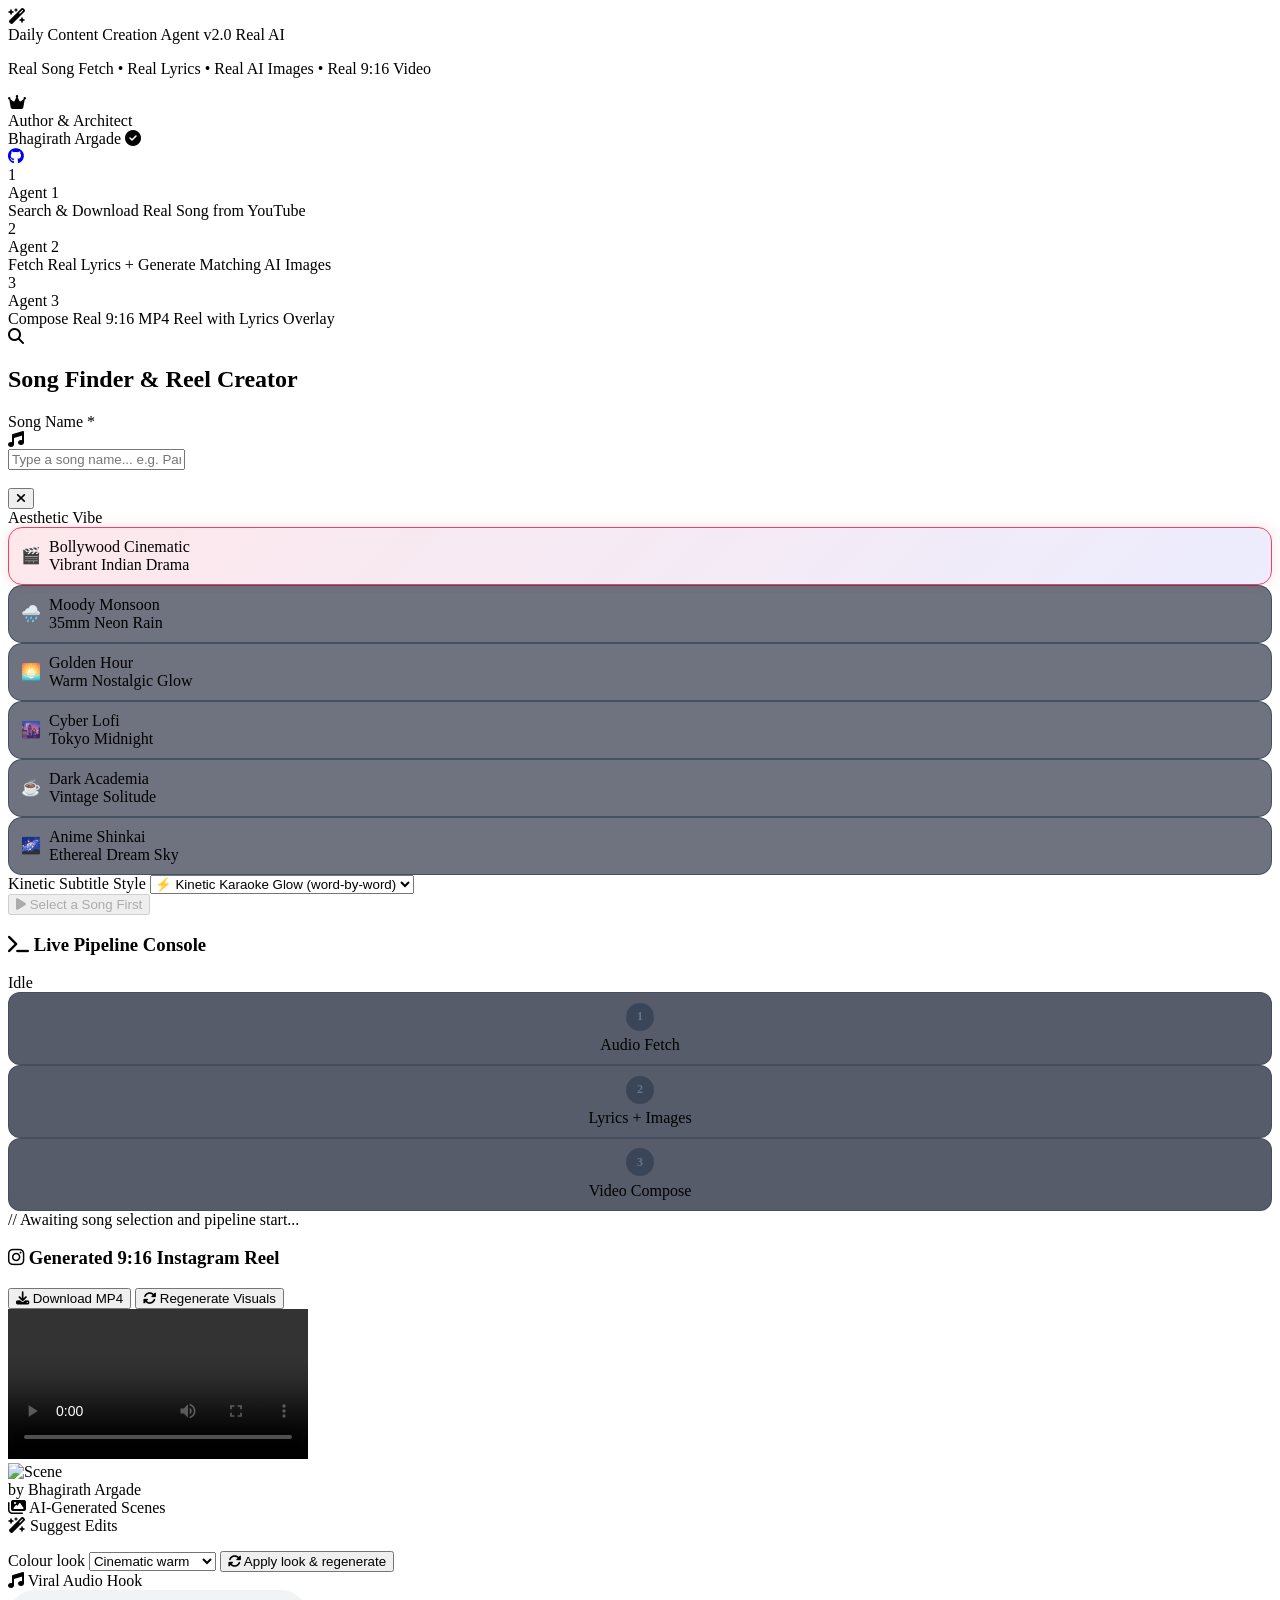
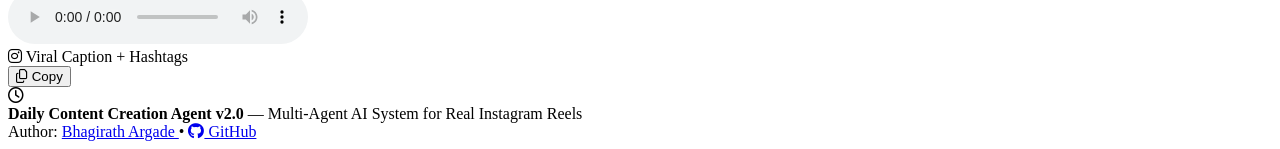
==== commit 54443d42: "Use real footage per segment and add Suggest Edits - Agent 2 (story_planner): splits the clip into u" ====
--- a/web/index.html
+++ b/web/index.html
@@ -289,6 +289,27 @@
                     <div id="scenesGrid" class="grid grid-cols-2 gap-2 max-h-48 overflow-y-auto pr-1"></div>
                   </div>
 
+                  <!-- Suggest Edits -->
+                  <div id="suggestEdits" class="hidden p-3 rounded-xl bg-slate-950/80 border border-purple-900/60">
+                    <div class="text-xs font-bold uppercase tracking-wider text-purple-300 mb-2 flex items-center gap-2">
+                      <i class="fa-solid fa-wand-magic-sparkles"></i> Suggest Edits
+                    </div>
+                    <p id="suggestMeaning" class="text-[11px] text-slate-400 mb-2"></p>
+                    <ul id="suggestList" class="space-y-2 text-xs text-slate-200 mb-3"></ul>
+                    <div class="flex flex-wrap items-center gap-2">
+                      <label for="lookSelect" class="text-[10px] font-bold uppercase tracking-wider text-slate-400">Colour look</label>
+                      <select id="lookSelect" class="bg-slate-900 border border-slate-700 rounded-lg text-xs px-2 py-1 text-slate-200">
+                        <option value="cinematic_warm">Cinematic warm</option>
+                        <option value="moody_blue">Moody blue</option>
+                        <option value="soft_pastel">Soft pastel</option>
+                        <option value="bw_film">Black &amp; white film</option>
+                      </select>
+                      <button id="applyLookBtn" class="px-3 py-1.5 rounded-xl bg-purple-600 hover:bg-purple-700 text-white text-xs font-bold transition">
+                        <i class="fa-solid fa-rotate"></i> Apply look &amp; regenerate
+                      </button>
+                    </div>
+                  </div>
+
                   <!-- Audio Player -->
                   <div class="p-3 rounded-xl bg-slate-950/80 border border-slate-800">
                     <div class="text-[10px] font-bold uppercase tracking-wider text-rose-400 mb-2 flex items-center gap-1.5">
